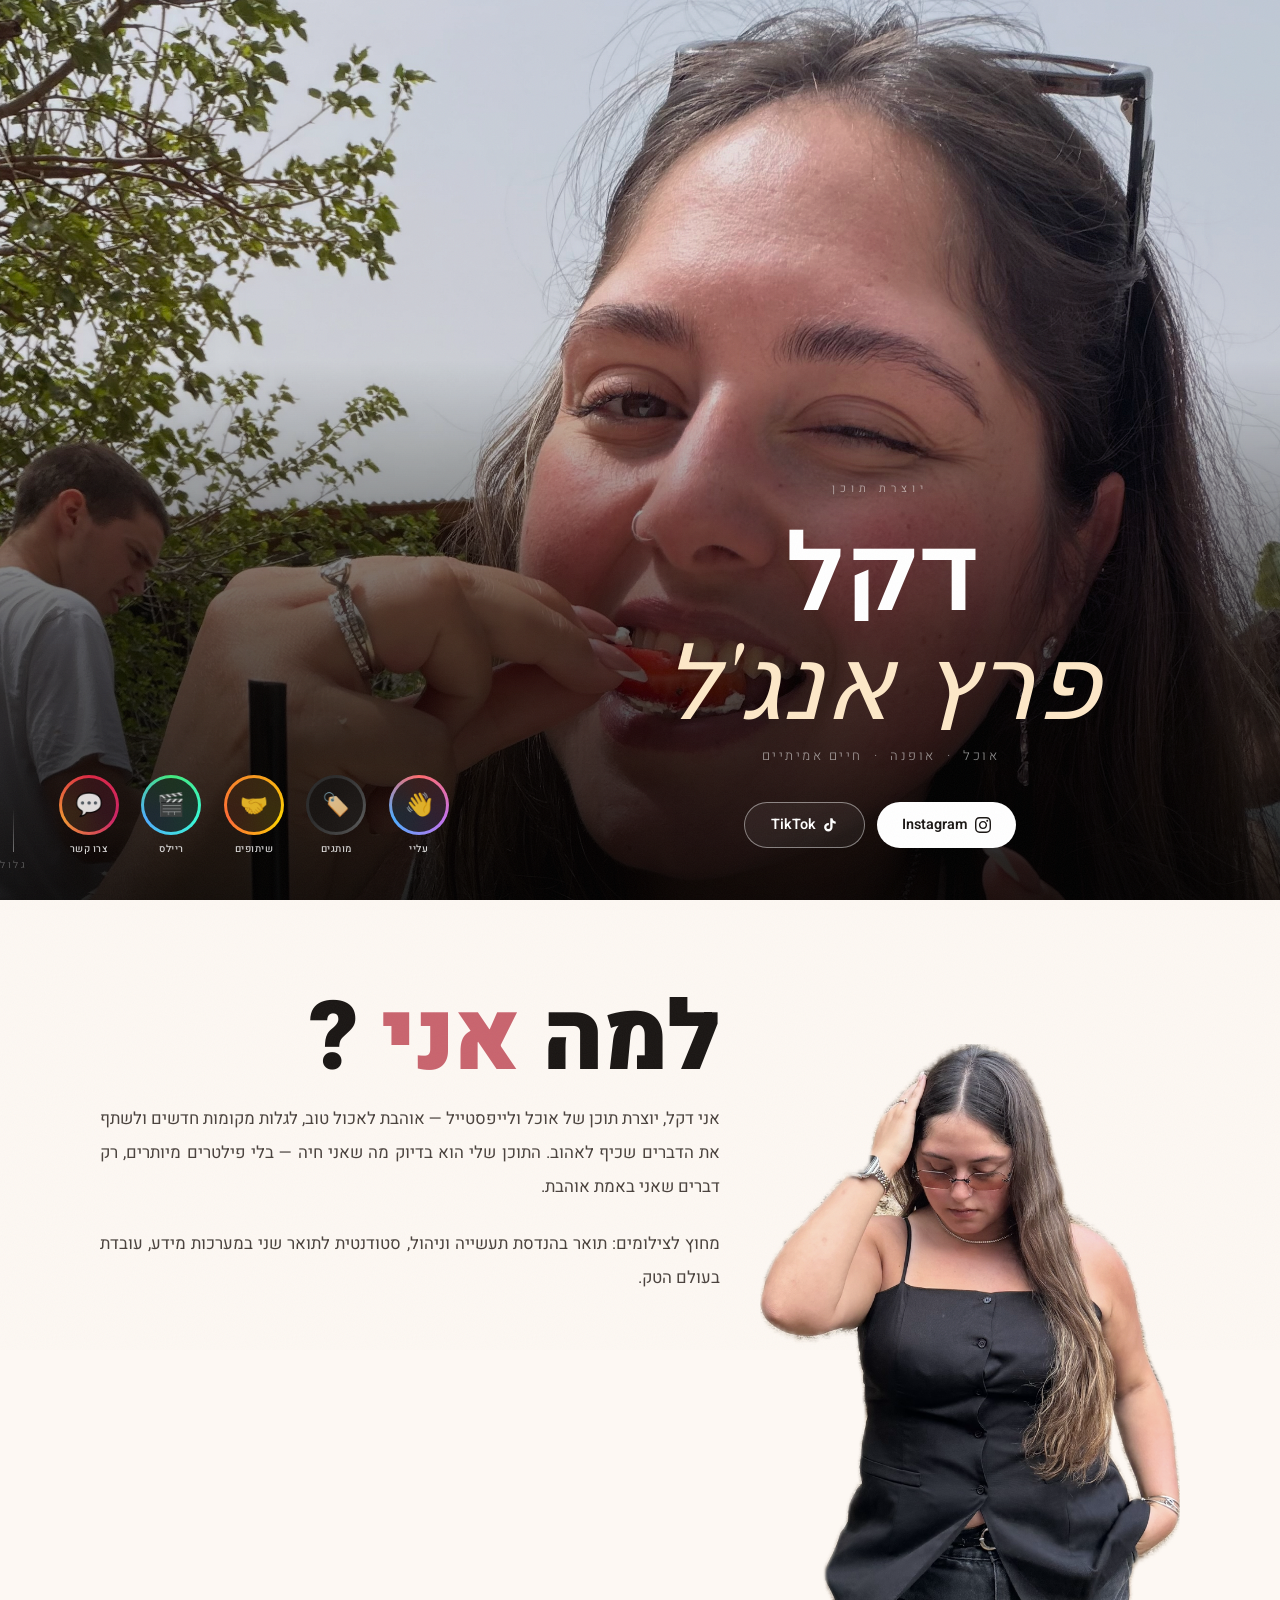
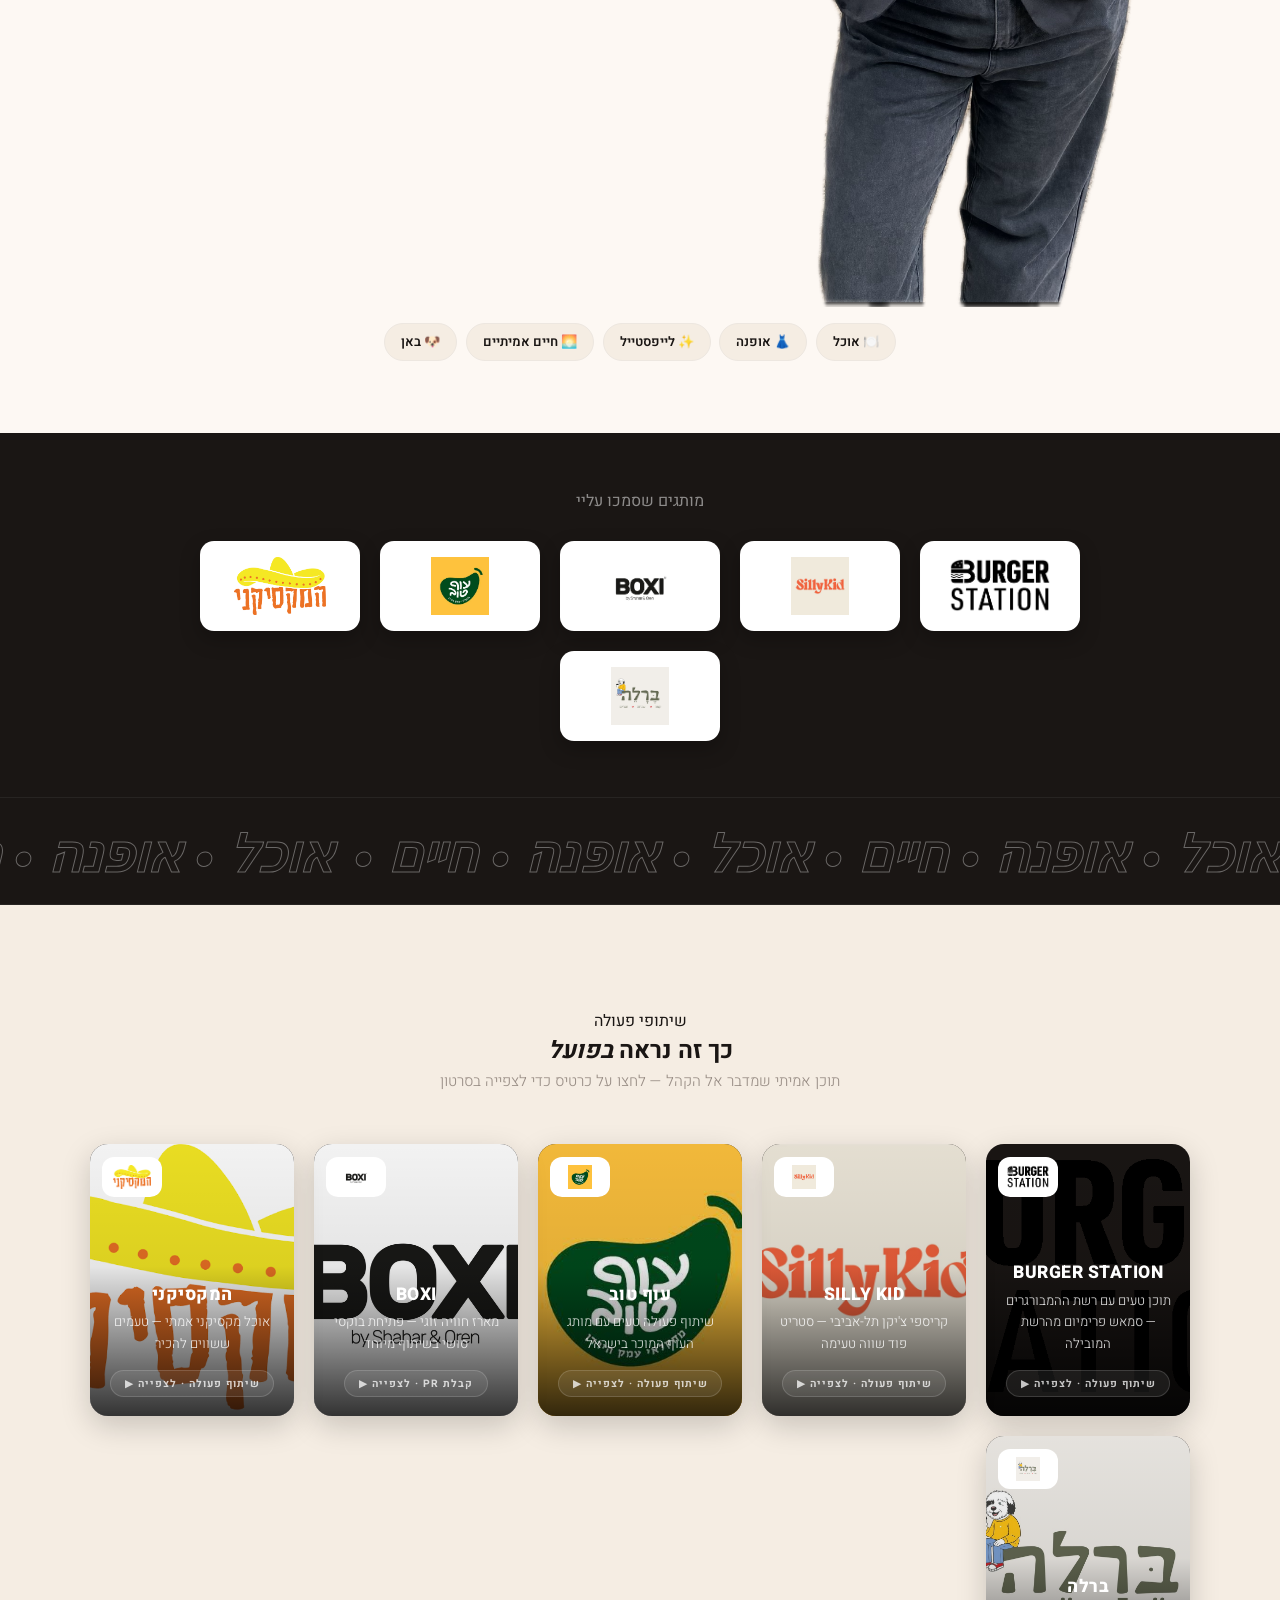
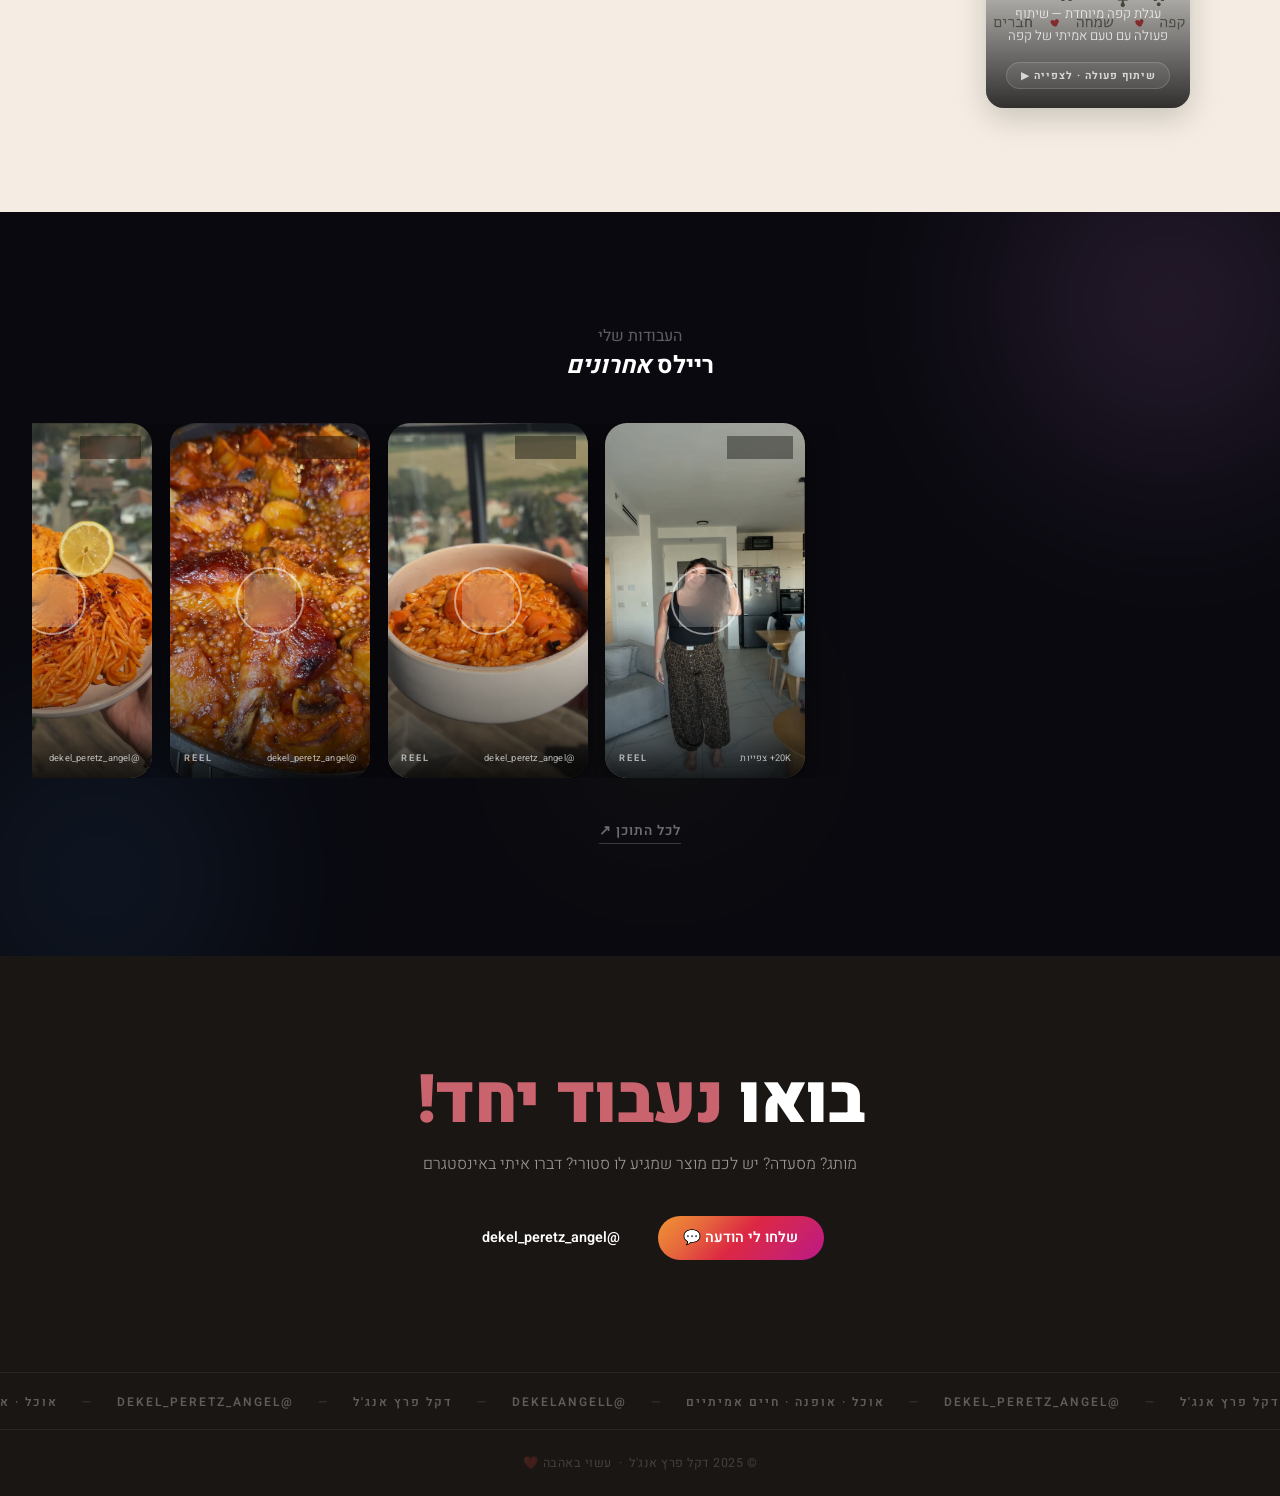
==== index.html @ f6081e75 "Add space before question mark, center mobile title, remove HCI and last name from bio" ====
<!DOCTYPE html>
<html lang="he" dir="rtl">
<head>
  <meta charset="UTF-8" />
  <meta name="viewport" content="width=device-width, initial-scale=1.0" />
  <title>דקל פרץ אנג'ל — יוצרת תוכן</title>
  <meta name="description" content="דקל פרץ אנג'ל — יוצרת תוכן של אוכל, אופנה והחיים האמיתיים" />
  <link rel="preconnect" href="https://fonts.googleapis.com" />
  <link rel="preconnect" href="https://fonts.gstatic.com" crossorigin />
  <link href="https://fonts.googleapis.com/css2?family=Heebo:wght@300;400;500;600;700;800;900&family=Playfair+Display:ital,wght@0,600;0,700;1,400;1,600&display=swap" rel="stylesheet" />
  <link rel="stylesheet" href="style.css?v=45" />
</head>
<body>

  <!-- INTRO LOADER -->
  <div class="intro" id="intro">
    <div class="intro-inner">
      <span class="intro-name">דקל פרץ אנג'ל</span>
      <span class="intro-line"></span>
    </div>
  </div>

  <!-- SCROLL PROGRESS -->
  <div class="scroll-progress" id="scrollProgress"></div>

  <!-- GRAIN OVERLAY -->
  <div class="grain"></div>

  <!-- HERO -->
  <section class="hero">
    <img src="IMG_6208.jpeg" alt="דקל" class="hero-photo" id="heroPhoto" />
    <div class="hero-mesh"></div>
    <div class="hero-overlay"></div>
    <div class="hero-particles" id="heroParticles"></div>
    <div class="hero-content">
      <p class="hero-eyebrow reveal-up">יוצרת תוכן</p>
      <h1 class="hero-name">
        <span class="line-mask"><span class="line" data-split>דקל</span></span>
        <span class="line-mask"><em class="line" data-split>פרץ אנג'ל</em></span>
      </h1>
      <p class="hero-sub reveal-up">אוכל &nbsp;·&nbsp; אופנה &nbsp;·&nbsp; חיים אמיתיים</p>
      <div class="hero-btns reveal-up">
        <a href="https://www.instagram.com/dekel_peretz_angel?igsh=MWF5MXI2empuNXgxZg%3D%3D&utm_source=qr" target="_blank" rel="noopener" class="btn btn-light magnetic">
          <svg viewBox="0 0 24 24" fill="currentColor" width="16" height="16"><path d="M12 2.163c3.204 0 3.584.012 4.85.07 3.252.148 4.771 1.691 4.919 4.919.058 1.265.069 1.645.069 4.849 0 3.205-.012 3.584-.069 4.849-.149 3.225-1.664 4.771-4.919 4.919-1.266.058-1.644.07-4.85.07-3.204 0-3.584-.012-4.849-.07-3.26-.149-4.771-1.699-4.919-4.92-.058-1.265-.07-1.644-.07-4.849 0-3.204.013-3.583.07-4.849.149-3.227 1.664-4.771 4.919-4.919 1.266-.057 1.645-.069 4.849-.069zm0-2.163c-3.259 0-3.667.014-4.947.072-4.358.2-6.78 2.618-6.98 6.98-.059 1.281-.073 1.689-.073 4.948 0 3.259.014 3.668.072 4.948.2 4.358 2.618 6.78 6.98 6.98 1.281.058 1.689.072 4.948.072 3.259 0 3.668-.014 4.948-.072 4.354-.2 6.782-2.618 6.979-6.98.059-1.28.073-1.689.073-4.948 0-3.259-.014-3.667-.072-4.947-.196-4.354-2.617-6.78-6.979-6.98-1.281-.059-1.69-.073-4.949-.073zm0 5.838c-3.403 0-6.162 2.759-6.162 6.162s2.759 6.163 6.162 6.163 6.162-2.759 6.162-6.163c0-3.403-2.759-6.162-6.162-6.162zm0 10.162c-2.209 0-4-1.79-4-4 0-2.209 1.791-4 4-4s4 1.791 4 4c0 2.21-1.791 4-4 4zm6.406-11.845c-.796 0-1.441.645-1.441 1.44s.645 1.44 1.441 1.44c.795 0 1.439-.645 1.439-1.44s-.644-1.44-1.439-1.44z"/></svg>
          Instagram
        </a>
        <a href="https://www.tiktok.com/@dekelangell?_r=1&_t=ZS-97HjyAtBNI4" target="_blank" rel="noopener" class="btn btn-outline-light magnetic">
          <svg viewBox="0 0 24 24" fill="currentColor" width="16" height="16"><path d="M19.59 6.69a4.83 4.83 0 01-3.77-4.25V2h-3.45v13.67a2.89 2.89 0 01-2.88 2.5 2.89 2.89 0 01-2.89-2.89 2.89 2.89 0 012.89-2.89c.28 0 .54.04.79.1V9.01a6.33 6.33 0 00-.79-.05 6.34 6.34 0 00-6.34 6.34 6.34 6.34 0 006.34 6.34 6.34 6.34 0 006.33-6.34V8.69a8.18 8.18 0 004.78 1.52V6.74a4.85 4.85 0 01-1.01-.05z"/></svg>
          TikTok
        </a>
      </div>
    </div>

    <!-- STORY-STYLE QUICK NAV -->
    <nav class="story-nav" aria-label="ניווט מהיר">
      <a href="#about" class="story-item" style="--r1:#ff6b6b;--r2:#c471ed;--r3:#4facfe">
        <span class="story-ring"><span class="story-thumb">👋</span></span>
        <span class="story-label">עליי</span>
      </a>
      <a href="#brands" class="story-item" style="--r1:#2b2b2b;--r2:#555;--r3:#2b2b2b">
        <span class="story-ring"><span class="story-thumb">🏷️</span></span>
        <span class="story-label">מותגים</span>
      </a>
      <a href="#collabs" class="story-item" style="--r1:#f7971e;--r2:#ffd200;--r3:#ff6b35">
        <span class="story-ring"><span class="story-thumb">🤝</span></span>
        <span class="story-label">שיתופים</span>
      </a>
      <a href="#reels" class="story-item" style="--r1:#43e97b;--r2:#38f9d7;--r3:#4facfe">
        <span class="story-ring"><span class="story-thumb">🎬</span></span>
        <span class="story-label">ריילס</span>
      </a>
      <a href="#contact" class="story-item" style="--r1:#dc2743;--r2:#cc2366;--r3:#f09433">
        <span class="story-ring"><span class="story-thumb">💬</span></span>
        <span class="story-label">צרו קשר</span>
      </a>
    </nav>

    <div class="scroll-hint">
      <span class="scroll-line"></span>
      <span class="scroll-label">גלול</span>
    </div>
  </section>

  <!-- ABOUT / למה אני style -->
  <section class="about-pro reveal" id="about">
    <div class="about-pro-inner">
      <div class="about-pro-top">
        <h2 class="about-pro-title about-pro-title-mobile">למה <em>אני</em> ?</h2>
        <img src="נושא.png" alt="דקל פרץ אנג'ל" class="about-pro-photo" />
        <div class="about-pro-copy">
          <h2 class="about-pro-title about-pro-title-desktop">למה <em>אני</em> ?</h2>
          <p class="about-pro-bio">
            אני דקל, יוצרת תוכן של אוכל ולייפסטייל — אוהבת לאכול טוב, לגלות מקומות חדשים ולשתף את הדברים שכיף לאהוב. התוכן שלי הוא בדיוק מה שאני חיה — בלי פילטרים מיותרים, רק דברים שאני באמת אוהבת.
          </p>
          <p class="about-pro-bio">
            מחוץ לצילומים: תואר בהנדסת תעשייה וניהול, סטודנטית לתואר שני במערכות מידע, עובדת בעולם הטק.
          </p>
          <div class="cat-pills stagger-group">
            <span class="cat-pill stagger-item">🍽️ אוכל</span>
            <span class="cat-pill stagger-item">👗 אופנה</span>
            <span class="cat-pill stagger-item">✨ לייפסטייל</span>
            <span class="cat-pill stagger-item">🌅 חיים אמיתיים</span>
            <span class="cat-pill stagger-item">🐶 באן</span>
          </div>
        </div>
      </div>
    </div>
  </section>

  <!-- BRANDS STRIP -->
  <section class="brands reveal" id="brands">
    <span class="label label-light">מותגים שסמכו עליי</span>
    <div class="brands-grid stagger-group">
      <div class="brand-card stagger-item"><img src="burgerstation.PNG" alt="Burger Station" /></div>
      <div class="brand-card stagger-item"><img src="silly.PNG" alt="Silly Kid" /></div>
      <div class="brand-card stagger-item"><img src="boxi.PNG" alt="Boxi" /></div>
      <div class="brand-card stagger-item"><img src="oftov.PNG" alt="עוף טוב" /></div>
      <div class="brand-card stagger-item"><img src="mexicani.PNG" alt="המקסיקני" /></div>
      <div class="brand-card stagger-item"><img src="berale.jpg" alt="ברלה" /></div>
    </div>
  </section>

  <!-- GIANT DIVIDER -->
  <div class="divider-text" aria-hidden="true">
    <span>אוכל • אופנה • חיים • אוכל • אופנה • חיים • </span>
    <span aria-hidden="true">אוכל • אופנה • חיים • אוכל • אופנה • חיים • </span>
  </div>

  <!-- COLLABS -->
  <section class="collabs reveal reveal-scale" id="collabs">
    <div class="collabs-header">
      <span class="label">שיתופי פעולה</span>
      <h2>כך זה נראה <em>בפועל</em></h2>
      <p class="collabs-sub">תוכן אמיתי שמדבר אל הקהל — לחצו על כרטיס כדי לצפייה בסרטון</p>
    </div>
    <div class="collabs-grid stagger-group">
      <a href="https://www.instagram.com/reel/DUnIkvpCAcs/" target="_blank" rel="noopener" class="collab-card collab-card-video tilt stagger-item">
        <video class="collab-video" autoplay muted loop playsinline poster="burgerstation.PNG">
          <source src="burgerstation-clip.mp4" type="video/mp4" />
        </video>
        <div class="collab-video-overlay"></div>
        <div class="collab-logo collab-logo-video"><img src="burgerstation.PNG" alt="Burger Station" /></div>
        <div class="collab-video-bottom">
          <h3 class="collab-name">Burger Station</h3>
          <p class="collab-desc">תוכן טעים עם רשת ההמבורגרים — סמאש פרימיום מהרשת המובילה</p>
          <span class="collab-type">שיתוף פעולה · לצפייה ▶</span>
        </div>
      </a>
      <a href="https://www.instagram.com/reel/DYjSTodIUej/" target="_blank" rel="noopener" class="collab-card collab-card-video tilt stagger-item">
        <video class="collab-video" autoplay muted loop playsinline poster="silly.PNG">
          <source src="silly-clip.mp4" type="video/mp4" />
        </video>
        <div class="collab-video-overlay"></div>
        <div class="collab-logo collab-logo-video"><img src="silly.PNG" alt="Silly Kid" /></div>
        <div class="collab-video-bottom">
          <h3 class="collab-name">Silly Kid</h3>
          <p class="collab-desc">קריספי צ'יקן תל-אביבי — סטריט פוד שווה טעימה</p>
          <span class="collab-type">שיתוף פעולה · לצפייה ▶</span>
        </div>
      </a>
      <a href="https://www.instagram.com/reel/DblYMEWIR3N/" target="_blank" rel="noopener" class="collab-card collab-card-video tilt stagger-item">
        <video class="collab-video" autoplay muted loop playsinline poster="oftov.PNG">
          <source src="oftov-clip.mp4" type="video/mp4" />
        </video>
        <div class="collab-video-overlay"></div>
        <div class="collab-logo collab-logo-video"><img src="oftov.PNG" alt="עוף טוב" /></div>
        <div class="collab-video-bottom">
          <h3 class="collab-name">עוף טוב</h3>
          <p class="collab-desc">שיתוף פעולה טעים עם מותג העוף המוכר בישראל</p>
          <span class="collab-type">שיתוף פעולה · לצפייה ▶</span>
        </div>
      </a>
      <a href="https://www.instagram.com/reel/DYzswHDoKFT/" target="_blank" rel="noopener" class="collab-card collab-card-video tilt stagger-item">
        <video class="collab-video" autoplay muted loop playsinline poster="boxi.PNG">
          <source src="boxi-clip.mp4" type="video/mp4" />
        </video>
        <div class="collab-video-overlay"></div>
        <div class="collab-logo collab-logo-video"><img src="boxi.PNG" alt="Boxi" /></div>
        <div class="collab-video-bottom">
          <h3 class="collab-name">Boxi</h3>
          <p class="collab-desc">מארז חוויה זוגי — פתיחת בוקסי סושי בשיתוף מיוחד</p>
          <span class="collab-type">קבלת PR · לצפייה ▶</span>
        </div>
      </a>
      <a href="https://www.instagram.com/reel/DYu6Mm8oSmr/" target="_blank" rel="noopener" class="collab-card collab-card-video tilt stagger-item">
        <video class="collab-video" autoplay muted loop playsinline poster="mexicani.PNG">
          <source src="mexicani-clip.mp4" type="video/mp4" />
        </video>
        <div class="collab-video-overlay"></div>
        <div class="collab-logo collab-logo-video"><img src="mexicani.PNG" alt="המקסיקני" /></div>
        <div class="collab-video-bottom">
          <h3 class="collab-name">המקסיקני</h3>
          <p class="collab-desc">אוכל מקסיקני אמתי — טעמים ששווים להכיר</p>
          <span class="collab-type">שיתוף פעולה · לצפייה ▶</span>
        </div>
      </a>
      <a href="https://www.instagram.com/reel/Dc_fQmvIjSf/" target="_blank" rel="noopener" class="collab-card collab-card-video tilt stagger-item">
        <video class="collab-video" autoplay muted loop playsinline poster="berale.jpg">
          <source src="berale-clip.mp4" type="video/mp4" />
        </video>
        <div class="collab-video-overlay"></div>
        <div class="collab-logo collab-logo-video"><img src="berale.jpg" alt="ברלה" /></div>
        <div class="collab-video-bottom">
          <h3 class="collab-name">ברלה</h3>
          <p class="collab-desc">עגלת קפה מיוחדת — שיתוף פעולה עם טעם אמיתי של קפה</p>
          <span class="collab-type">שיתוף פעולה · לצפייה ▶</span>
        </div>
      </a>
    </div>
  </section>

  <!-- REELS -->
  <section class="reels reveal reveal-slide" id="reels">
    <div class="reels-blob reels-blob--1"></div>
    <div class="reels-blob reels-blob--2"></div>
    <div class="reels-blob reels-blob--3"></div>
    <div class="reels-spotlight" id="reelsSpotlight"></div>
    <div class="reels-header">
      <span class="label">העבודות שלי</span>
      <h2>ריילס <em>אחרונים</em></h2>
    </div>
    <div class="reels-carousel">
      <div class="reels-grid stagger-group">
        <a href="https://www.instagram.com/reel/DbKuTaIoWqx/" target="_blank" rel="noopener" class="reel-card tilt stagger-item" style="background-image:url('hual1.jpg');--delay:0s">
          <div class="reel-overlay"></div>
          <div class="reel-tag">👗 אופנה</div>
          <div class="reel-play-wrap">
            <div class="reel-pulse"></div>
            <div class="reel-play">▶</div>
          </div>
          <div class="reel-bottom">
            <span class="reel-ig">20K+ צפייות</span>
            <span class="reel-badge">Reel</span>
          </div>
        </a>
        <a href="https://www.instagram.com/reel/DXe5WoHof0M/" target="_blank" rel="noopener" class="reel-card tilt stagger-item" style="background-image:url('IMG_9827.png');--delay:0.12s">
          <div class="reel-overlay"></div>
          <div class="reel-tag">🍽️ אוכל</div>
          <div class="reel-play-wrap">
            <div class="reel-pulse"></div>
            <div class="reel-play">▶</div>
          </div>
          <div class="reel-bottom">
            <span class="reel-ig">@dekel_peretz_angel</span>
            <span class="reel-badge">Reel</span>
          </div>
        </a>
        <a href="https://www.instagram.com/reel/DXmnN8SIhX_/" target="_blank" rel="noopener" class="reel-card tilt stagger-item" style="background-image:url('IMG_9828.png');--delay:0.24s">
          <div class="reel-overlay"></div>
          <div class="reel-tag">🍽️ אוכל</div>
          <div class="reel-play-wrap">
            <div class="reel-pulse"></div>
            <div class="reel-play">▶</div>
          </div>
          <div class="reel-bottom">
            <span class="reel-ig">@dekel_peretz_angel</span>
            <span class="reel-badge">Reel</span>
          </div>
        </a>
        <a href="https://www.instagram.com/reel/DYVBUI5o-69/" target="_blank" rel="noopener" class="reel-card tilt stagger-item" style="background-image:url('IMG_9829.png');--delay:0.36s">
          <div class="reel-overlay"></div>
          <div class="reel-tag">🍽️ אוכל</div>
          <div class="reel-play-wrap">
            <div class="reel-pulse"></div>
            <div class="reel-play">▶</div>
          </div>
          <div class="reel-bottom">
            <span class="reel-ig">@dekel_peretz_angel</span>
            <span class="reel-badge">Reel</span>
          </div>
        </a>
        <a href="https://www.instagram.com/reel/DZF76R9oj_z/" target="_blank" rel="noopener" class="reel-card tilt stagger-item" style="background-image:url('IMG_9830.png');--delay:0.48s">
          <div class="reel-overlay"></div>
          <div class="reel-tag">🌿 וייבס</div>
          <div class="reel-play-wrap">
            <div class="reel-pulse"></div>
            <div class="reel-play">▶</div>
          </div>
          <div class="reel-bottom">
            <span class="reel-ig">@dekel_peretz_angel</span>
            <span class="reel-badge">Reel</span>
          </div>
        </a>
      </div>
    </div>
    <a href="https://www.instagram.com/dekel_peretz_angel?igsh=MWF5MXI2empuNXgxZg%3D%3D&utm_source=qr" target="_blank" rel="noopener" class="reels-more magnetic">לכל התוכן ↗</a>
  </section>

  <!-- CTA -->
  <section class="cta-pro reveal" id="contact">
    <h2 class="cta-pro-title">בואו <em>נעבוד יחד!</em></h2>
    <p class="cta-pro-sub">מותג? מסעדה? יש לכם מוצר שמגיע לו סטורי? דברו איתי באינסטגרם</p>
    <div class="cta-btns">
      <a href="https://ig.me/m/dekel_peretz_angel" target="_blank" rel="noopener" class="btn btn-ig-full magnetic">שלחו לי הודעה 💬</a>
      <a href="https://www.instagram.com/dekel_peretz_angel?igsh=MWF5MXI2empuNXgxZg%3D%3D&utm_source=qr" target="_blank" rel="noopener" class="btn btn-dark magnetic">@dekel_peretz_angel</a>
    </div>
  </section>

  <!-- FOOTER -->
  <footer>
    <div class="marquee-wrap">
      <div class="marquee-track">
        <span>דקל פרץ אנג'ל</span><span class="dot">—</span>
        <span>@dekel_peretz_angel</span><span class="dot">—</span>
        <span>אוכל · אופנה · חיים אמיתיים</span><span class="dot">—</span>
        <span>@dekelangell</span><span class="dot">—</span>
        <span>דקל פרץ אנג'ל</span><span class="dot">—</span>
        <span>@dekel_peretz_angel</span><span class="dot">—</span>
        <span>אוכל · אופנה · חיים אמיתיים</span><span class="dot">—</span>
        <span>@dekelangell</span><span class="dot">—</span>
      </div>
    </div>
    <p class="footer-copy">© 2025 דקל פרץ אנג'ל &nbsp;·&nbsp; עשוי באהבה ❤️</p>
  </footer>

  <!-- FLOATING IG BUTTON -->
  <a href="https://ig.me/m/dekel_peretz_angel" target="_blank" rel="noopener" class="fab" id="fab" aria-label="שלחו לי הודעה">
    <svg viewBox="0 0 24 24" fill="currentColor" width="22" height="22"><path d="M12 2.163c3.204 0 3.584.012 4.85.07 3.252.148 4.771 1.691 4.919 4.919.058 1.265.069 1.645.069 4.849 0 3.205-.012 3.584-.069 4.849-.149 3.225-1.664 4.771-4.919 4.919-1.266.058-1.644.07-4.85.07-3.204 0-3.584-.012-4.849-.07-3.26-.149-4.771-1.699-4.919-4.92-.058-1.265-.07-1.644-.07-4.849 0-3.204.013-3.583.07-4.849.149-3.227 1.664-4.771 4.919-4.919 1.266-.057 1.645-.069 4.849-.069zm0-2.163c-3.259 0-3.667.014-4.947.072-4.358.2-6.78 2.618-6.98 6.98-.059 1.281-.073 1.689-.073 4.948 0 3.259.014 3.668.072 4.948.2 4.358 2.618 6.78 6.98 6.98 1.281.058 1.689.072 4.948.072 3.259 0 3.668-.014 4.948-.072 4.354-.2 6.782-2.618 6.979-6.98.059-1.28.073-1.689.073-4.948 0-3.259-.014-3.667-.072-4.947-.196-4.354-2.617-6.78-6.979-6.98-1.281-.059-1.69-.073-4.949-.073zm0 5.838c-3.403 0-6.162 2.759-6.162 6.162s2.759 6.163 6.162 6.163 6.162-2.759 6.162-6.163c0-3.403-2.759-6.162-6.162-6.162zm0 10.162c-2.209 0-4-1.79-4-4 0-2.209 1.791-4 4-4s4 1.791 4 4c0 2.21-1.791 4-4 4zm6.406-11.845c-.796 0-1.441.645-1.441 1.44s.645 1.44 1.441 1.44c.795 0 1.439-.645 1.439-1.44s-.644-1.44-1.439-1.44z"/></svg>
  </a>

  <script src="app.js?v=12"></script>
</body>
</html>
---- style.css ----
* , *::before, *::after { box-sizing: border-box; margin: 0; padding: 0; }

:root {
  --cream: #fdf8f3;
  --warm:  #f5ede3;
  --rose:  #c9646e;
  --dark:  #1a1614;
  --muted: #9a8f87;
  --border:#ede7e0;
}

html { scroll-behavior: smooth; }

body {
  font-family: 'Heebo', sans-serif;
  background: var(--cream);
  color: var(--dark);
  direction: rtl;
  overflow-x: hidden;
  cursor: none;
}

@media (hover: none) {
  body { cursor: auto; }
}

/* ── CUSTOM CURSOR ── */
.custom-cursor {
  position: fixed;
  top: 0; left: 0;
  width: 22px; height: 22px;
  margin: -11px 0 0 -11px;
  border-radius: 50%;
  border: 1.5px solid rgba(201,100,110,0.6);
  background: rgba(201,100,110,0.08);
  pointer-events: none;
  z-index: 10000;
  opacity: 0;
  transition: opacity 0.3s, width 0.25s, height 0.25s, margin 0.25s, background 0.25s;
}
.custom-cursor.active { opacity: 1; }
.custom-cursor.hover {
  width: 46px; height: 46px;
  margin: -23px 0 0 -23px;
  background: rgba(201,100,110,0.14);
  border-color: rgba(201,100,110,0.9);
}

/* ── INTRO LOADER ── */
.intro {
  position: fixed;
  inset: 0;
  z-index: 9999;
  background: var(--dark);
  display: flex;
  align-items: center;
  justify-content: center;
  transition: opacity 0.6s ease, visibility 0.6s ease;
}
.intro.hide { opacity: 0; visibility: hidden; }
.intro-inner { display: flex; flex-direction: column; align-items: center; gap: 1rem; }
.intro-name {
  font-family: 'Playfair Display', serif;
  font-style: italic;
  font-size: clamp(1.6rem, 6vw, 2.6rem);
  color: #fde8c8;
  opacity: 0;
  animation: introFade 0.9s 0.2s ease forwards;
  letter-spacing: 1px;
}
.intro-line {
  width: 0;
  height: 1px;
  background: linear-gradient(90deg, transparent, rgba(253,232,200,0.7), transparent);
  animation: introLine 1.2s 0.5s ease forwards;
}
@keyframes introFade { from { opacity: 0; transform: translateY(12px); } to { opacity: 1; transform: translateY(0); } }
@keyframes introLine { from { width: 0; } to { width: 180px; } }

/* ── SCROLL PROGRESS ── */
.scroll-progress {
  position: fixed;
  top: 0; right: 0;
  height: 3px;
  width: 0%;
  z-index: 9000;
  background: linear-gradient(90deg, #ff8e53, #f64f59, #c471ed);
  box-shadow: 0 0 12px rgba(246,79,89,0.5);
  transition: width 0.1s linear;
}

/* ── GRAIN ── */
.grain {
  position: fixed;
  inset: -50%;
  z-index: 8000;
  pointer-events: none;
  opacity: 0.04;
  background-image: url("data:image/svg+xml,%3Csvg xmlns='http://www.w3.org/2000/svg' width='120' height='120'%3E%3Cfilter id='n'%3E%3CfeTurbulence type='fractalNoise' baseFrequency='0.9' numOctaves='3'/%3E%3C/filter%3E%3Crect width='100%25' height='100%25' filter='url(%23n)'/%3E%3C/svg%3E");
  animation: grainShift 0.6s steps(2) infinite;
}
@keyframes grainShift {
  0% { transform: translate(0,0); }
  50% { transform: translate(-4%, 3%); }
  100% { transform: translate(2%, -2%); }
}

/* ── HERO ── */
.hero {
  position: relative;
  height: 100dvh;
  min-height: 640px;
  display: flex;
  align-items: flex-end;
  overflow: hidden;
}
.hero-photo {
  position: absolute;
  inset: -5%;
  width: 110%;
  height: 110%;
  object-fit: cover;
  object-position: center 15%;
  will-change: transform;
}
.hero-mesh {
  position: absolute;
  inset: 0;
  background:
    radial-gradient(circle at 20% 30%, rgba(255,142,83,0.25), transparent 45%),
    radial-gradient(circle at 80% 70%, rgba(196,113,237,0.22), transparent 45%),
    radial-gradient(circle at 60% 20%, rgba(79,172,254,0.18), transparent 40%);
  mix-blend-mode: soft-light;
  animation: meshMove 14s ease-in-out infinite alternate;
}
@keyframes meshMove {
  from { transform: scale(1) translate(0,0); }
  to   { transform: scale(1.15) translate(2%, -2%); }
}
.hero-overlay {
  position: absolute;
  inset: 0;
  background: linear-gradient(to bottom,rgba(0,0,0,0.08) 0%,rgba(0,0,0,0.1) 40%,rgba(0,0,0,0.62) 70%,rgba(0,0,0,0.88) 100%);
}
.hero-particles { position: absolute; inset: 0; pointer-events: none; overflow: hidden; }
.particle {
  position: absolute;
  font-size: 1.5rem;
  opacity: 0;
  animation: floatUp linear infinite;
  will-change: transform, opacity;
}
@keyframes floatUp {
  0%   { transform: translateY(20px) rotate(0deg); opacity: 0; }
  10%  { opacity: 0.7; }
  90%  { opacity: 0.7; }
  100% { transform: translateY(-110vh) rotate(40deg); opacity: 0; }
}

.hero-content {
  position: relative;
  z-index: 2;
  width: 100%;
  padding: 3rem 2rem 1rem;
  color: #fff;
  text-align: center;
}
.hero-eyebrow {
  font-size: 0.7rem;
  letter-spacing: 5px;
  text-transform: uppercase;
  color: rgba(255,255,255,0.6);
  margin-bottom: 0.9rem;
  font-weight: 300;
}
.hero-name {
  font-family: 'Playfair Display', serif;
  font-size: clamp(3.2rem, 14vw, 6.5rem);
  font-weight: 700;
  line-height: 1.05;
  margin-bottom: 1rem;
}
.line-mask { display: block; overflow: hidden; }
.line {
  display: block;
  transform: translateY(110%);
  animation: lineUp 1s cubic-bezier(0.22,1,0.36,1) forwards;
}
.line-mask:nth-child(2) .line { animation-delay: 0.12s; }
.hero-name em { font-style: italic; font-weight: 400; color: #fde8c8; }
@keyframes lineUp { to { transform: translateY(0); } }

.hero-sub {
  font-size: 0.82rem;
  letter-spacing: 2.5px;
  color: rgba(255,255,255,0.55);
  margin-bottom: 2.25rem;
  font-weight: 300;
}
.hero-btns { display: flex; gap: 0.75rem; justify-content: center; flex-wrap: wrap; margin-bottom: 2.25rem; }

.reveal-up { opacity: 0; transform: translateY(24px); animation: revealUp 0.9s ease forwards; }
.hero-eyebrow.reveal-up { animation-delay: 0.5s; }
.hero-sub.reveal-up { animation-delay: 0.95s; }
.hero-btns.reveal-up { animation-delay: 1.1s; }
@keyframes revealUp { to { opacity: 1; transform: translateY(0); } }

.btn {
  display: inline-flex;
  align-items: center;
  gap: 0.4rem;
  padding: 0.72rem 1.6rem;
  border-radius: 50px;
  font-family: 'Heebo', sans-serif;
  font-size: 0.9rem;
  font-weight: 600;
  text-decoration: none;
  transition: transform 0.25s cubic-bezier(0.22,1,0.36,1), box-shadow 0.25s;
  border: none;
  cursor: pointer;
  position: relative;
}
.btn:hover { box-shadow: 0 12px 32px rgba(0,0,0,0.3); }
.btn-light { background: #fff; color: var(--dark); }
.btn-outline-light { background: rgba(255,255,255,0.06); color: #fff; border: 1.5px solid rgba(255,255,255,0.45); backdrop-filter: blur(4px); }
.btn-ig-full { background: linear-gradient(135deg,#f09433,#e6683c,#dc2743,#cc2366,#bc1888); color:#fff; }
.btn-dark { background: var(--dark); color: #fff; }

/* ── STORY-STYLE QUICK NAV ── */
.story-nav {
  position: relative;
  z-index: 2;
  display: flex;
  justify-content: center;
  gap: 1.4rem;
  padding: 0.5rem 2rem 2.75rem;
  animation: revealUp 1s 1.25s ease both;
}
.story-item {
  display: flex;
  flex-direction: column;
  align-items: center;
  gap: 0.45rem;
  text-decoration: none;
  color: rgba(255,255,255,0.85);
}
.story-ring {
  width: 60px; height: 60px;
  border-radius: 50%;
  padding: 3px;
  background: conic-gradient(from 0deg, var(--r1), var(--r2), var(--r3), var(--r1));
  animation: storySpin 6s linear infinite;
  display: flex;
  align-items: center;
  justify-content: center;
  transition: transform 0.25s cubic-bezier(0.22,1,0.36,1);
}
.story-item:hover .story-ring { transform: scale(1.1); }
@keyframes storySpin { to { transform: rotate(360deg); } }
.story-thumb {
  width: 100%; height: 100%;
  border-radius: 50%;
  background: rgba(20,16,14,0.85);
  backdrop-filter: blur(6px);
  display: flex;
  align-items: center;
  justify-content: center;
  font-size: 1.4rem;
}
.story-label {
  font-size: 0.62rem;
  letter-spacing: 0.5px;
  font-weight: 500;
}

.scroll-hint {
  position: relative;
  z-index: 3;
  display: flex;
  flex-direction: column;
  align-items: center;
  gap: 0.4rem;
  padding-bottom: 1.75rem;
  animation: revealUp 1s 1.6s ease both;
}
.scroll-line {
  display: block;
  width: 1px;
  height: 44px;
  background: linear-gradient(to bottom, transparent, rgba(255,255,255,0.4));
  animation: lineGrow 2.2s 1.8s ease infinite;
}
.scroll-label { font-size: 0.62rem; letter-spacing: 2.5px; text-transform: uppercase; color: rgba(255,255,255,0.35); font-weight: 300; }
@keyframes lineGrow {
  0%   { transform: scaleY(0); transform-origin: top; opacity: 0; }
  50%  { transform: scaleY(1); transform-origin: top; opacity: 1; }
  100% { transform: scaleY(1); transform-origin: bottom; opacity: 0; }
}

/* ── Reveal (base + variants) ── */
.reveal { opacity: 0; transform: translateY(45px); transition: opacity 0.85s cubic-bezier(0.22,1,0.36,1), transform 0.85s cubic-bezier(0.22,1,0.36,1); }
.reveal.visible { opacity: 1; transform: none; }

.reveal-scale { opacity: 0; transform: scale(0.94) translateY(30px); }
.reveal-scale.visible { opacity: 1; transform: scale(1) translateY(0); }

.reveal-slide { opacity: 0; transform: translateX(60px); }
[dir="rtl"] .reveal-slide { transform: translateX(-60px); }
.reveal-slide.visible { opacity: 1; transform: translateX(0); }

/* ── Stagger children ── */
.stagger-item { opacity: 0; transform: translateY(28px) scale(0.96); transition: opacity 0.6s ease, transform 0.6s cubic-bezier(0.22,1,0.36,1); }
.stagger-item.visible { opacity: 1; transform: translateY(0) scale(1); }

/* ── LABEL VARIANTS ── */
.label-dark { color: var(--dark); }
.label-light { color: rgba(255,255,255,0.5); }

/* ── ABOUT PRO ("למה אני" style) ── */
.about-pro {
  background: var(--cream);
  padding: 6rem 2rem 4.5rem;
  text-align: center;
}
.about-pro-inner { max-width: 1080px; margin: 0 auto; }
.about-pro-top {
  text-align: right;
}
.about-pro-photo {
  float: right;
  width: 420px;
  max-width: 42%;
  height: auto;
  margin: 3rem 0 1rem 2.5rem;
  object-fit: contain;
  border-radius: 0;
  box-shadow: none;
  background: transparent;
}
.about-pro-copy {
  text-align: right;
}
.about-pro-title {
  font-family: 'Heebo', sans-serif;
  font-weight: 900;
  text-transform: uppercase;
  letter-spacing: -1px;
  font-size: clamp(4rem, 7.5vw, 7.5rem);
  line-height: 0.9;
  color: var(--dark);
  margin: 0 0 1.25rem;
}
.about-pro-title em { font-style: normal; color: var(--rose); }
.about-pro-bio {
  font-size: 1.05rem;
  color: #4a423d;
  line-height: 2;
  font-weight: 400;
  margin-bottom: 1.5rem;
  text-align: justify;
  text-align-last: right;
}

.cat-pills {
  display: flex;
  flex-wrap: wrap;
  gap: 0.55rem;
  margin-top: 1.5rem;
  justify-content: center;
  clear: both;
  width: 100%;
}
.cat-pill {
  display: inline-flex;
  align-items: center;
  gap: 0.35rem;
  background: var(--warm);
  border: 1px solid var(--border);
  color: var(--dark);
  font-size: 0.82rem;
  font-weight: 600;
  padding: 0.5rem 1rem;
  border-radius: 50px;
  white-space: nowrap;
  transition: transform 0.2s ease, background 0.2s;
}
.cat-pill:hover { background: #fff; transform: translateY(-2px); box-shadow: 0 6px 16px rgba(0,0,0,0.08); }

.about-pro-gallery {
  margin-top: 3.5rem;
  text-align: center;
}
.gallery-label {
  display: block;
  margin-bottom: 1.25rem;
}
.about-pro-strip {
  display: grid;
  grid-template-columns: repeat(4, 1fr);
  gap: 0.75rem;
  max-width: 900px;
  margin: 0 auto;
}
.strip-thumb {
  aspect-ratio: 3/4;
  background-size: cover;
  background-position: center;
  border-radius: 14px;
  box-shadow: 0 10px 24px rgba(0,0,0,0.1);
  transition: transform 0.25s ease, box-shadow 0.25s ease;
}
.strip-thumb:hover { transform: translateY(-6px) scale(1.02); box-shadow: 0 18px 36px rgba(0,0,0,0.16); }

/* ── BRANDS STRIP ── */
.brands {
  background: var(--dark);
  padding: 3.5rem 2rem;
  text-align: center;
}
.brands-grid {
  display: flex;
  flex-wrap: wrap;
  justify-content: center;
  align-items: center;
  gap: 1.25rem;
  max-width: 950px;
  margin: 1.75rem auto 0;
}
.brand-card {
  background: #fff;
  border-radius: 14px;
  padding: 1rem 1.4rem;
  display: flex;
  align-items: center;
  justify-content: center;
  height: 90px;
  width: 160px;
  box-shadow: 0 8px 20px rgba(0,0,0,0.25);
  transition: transform 0.2s ease;
}
.brand-card:hover { transform: translateY(-4px); }
.brand-card img {
  max-width: 100%;
  max-height: 100%;
  object-fit: contain;
}

/* ── GIANT MARQUEE DIVIDER ── */
.divider-text {
  background: var(--dark);
  overflow: hidden;
  white-space: nowrap;
  padding: 1.2rem 0;
  border-top: 1px solid rgba(255,255,255,0.06);
  border-bottom: 1px solid rgba(255,255,255,0.06);
}
.divider-text span {
  display: inline-block;
  font-family: 'Playfair Display', serif;
  font-style: italic;
  font-weight: 600;
  font-size: clamp(1.6rem, 6vw, 3.2rem);
  color: transparent;
  -webkit-text-stroke: 1px rgba(255,255,255,0.35);
  animation: marqueeRTL 22s linear infinite;
  padding-inline-end: 1rem;
}

/* ── COLLABS ── */
.collabs {
  position: relative;
  padding: 6.5rem 2rem;
  background: var(--warm);
  text-align: center;
  overflow: hidden;
}
.collabs-header { max-width: 640px; margin: 0 auto 3rem; }
.collabs-sub { color: var(--muted); font-size: 0.95rem; font-weight: 300; line-height: 1.8; }

.collabs-grid {
  display: grid;
  grid-template-columns: repeat(auto-fit, minmax(200px, 1fr));
  gap: 1.25rem;
  max-width: 1100px;
  margin: 0 auto;
}
.collab-card {
  position: relative;
  border-radius: 18px;
  background: var(--dark);
  padding: 2.2rem 1.4rem 1.8rem;
  display: flex;
  flex-direction: column;
  align-items: center;
  gap: 0.5rem;
  text-decoration: none;
  box-shadow: 0 10px 30px rgba(0,0,0,0.18);
  transition: transform 0.18s ease, box-shadow 0.25s;
  overflow: hidden;
  transform-style: preserve-3d;
}
.collab-card::before {
  content: '';
  position: absolute;
  top: 0; left: 0; right: 0;
  height: 3px;
  background: var(--rose);
}
.collab-card::after { content: none; }
.collab-card:hover { box-shadow: 0 24px 55px rgba(0,0,0,0.28); }
.collab-logo {
  background: #fff;
  border-radius: 12px;
  width: 84px;
  height: 56px;
  display: flex;
  align-items: center;
  justify-content: center;
  padding: 0.5rem;
  margin-bottom: 0.4rem;
  transform: translateZ(24px);
}
.collab-logo img { max-width: 100%; max-height: 100%; object-fit: contain; }
.collab-name {
  font-family: 'Heebo', sans-serif;
  font-size: 1.1rem;
  font-weight: 800;
  color: #fff;
  text-transform: uppercase;
  letter-spacing: 0.5px;
  transform: translateZ(16px);
}
.collab-he { font-size: 0.78rem; color: rgba(255,255,255,0.5); font-weight: 400; margin-top: -0.3rem; }
.collab-desc {
  font-size: 0.83rem;
  color: rgba(255,255,255,0.68);
  line-height: 1.6;
  font-weight: 300;
  flex: 1;
}
.collab-type {
  display: inline-block;
  margin-top: 0.6rem;
  font-size: 0.65rem;
  font-weight: 700;
  letter-spacing: 1px;
  color: rgba(255,255,255,0.75);
  background: rgba(255,255,255,0.08);
  border: 1px solid rgba(255,255,255,0.15);
  border-radius: 50px;
  padding: 0.3rem 0.85rem;
}

/* ── Video-based collab card (real playing content) ── */
.collab-card-video {
  padding: 0;
  gap: 0;
  height: 0;
  padding-bottom: 133.33%;
  overflow: hidden;
}
.collab-card-video::before { display: none; }
.collab-video {
  position: absolute;
  top: 0; left: 0; right: 0; bottom: 0;
  width: 100%;
  height: 100%;
  object-fit: cover;
  z-index: 0;
}
.collab-video-overlay {
  position: absolute;
  inset: 0;
  background: linear-gradient(to bottom, rgba(0,0,0,0.05) 0%, rgba(0,0,0,0.1) 45%, rgba(0,0,0,0.8) 100%);
  z-index: 1;
}
.collab-logo-video {
  position: absolute;
  top: 0.85rem;
  inset-inline-end: 0.75rem;
  margin: 0;
  z-index: 2;
  width: 60px;
  height: 40px;
  transform: none;
}
.collab-video-bottom {
  position: absolute;
  bottom: 0;
  inset-inline: 0;
  z-index: 2;
  display: flex;
  flex-direction: column;
  align-items: center;
  gap: 0.35rem;
  padding: 1.1rem 1.1rem 1.2rem;
}
.collab-video-bottom .collab-name { color: #fff; transform: none; }
.collab-video-bottom .collab-desc { color: rgba(255,255,255,0.85); flex: none; }

/* ── REELS ── */
.reels {
  position: relative;
  padding: 7rem 2rem;
  background: #09090f;
  text-align: center;
  overflow: hidden;
}
.reels-blob { position: absolute; border-radius: 50%; filter: blur(90px); pointer-events: none; }
.reels-blob--1 { width: 500px; height: 500px; background: radial-gradient(circle, #f093fb 0%, transparent 70%); top: -160px; right: -140px; opacity: 0.18; animation: blobFloat 9s ease-in-out infinite alternate; }
.reels-blob--2 { width: 400px; height: 400px; background: radial-gradient(circle, #4facfe 0%, transparent 70%); bottom: -120px; left: -100px; opacity: 0.15; animation: blobFloat 11s ease-in-out infinite alternate-reverse; }
.reels-blob--3 { width: 300px; height: 300px; background: radial-gradient(circle, #f6d365 0%, transparent 70%); top: 50%; left: 40%; opacity: 0.07; animation: blobFloat 7s ease-in-out infinite alternate; }
@keyframes blobFloat { from { transform: translate(0,0) scale(1); } to { transform: translate(30px,25px) scale(1.12); } }

/* Cursor-follow spotlight (desktop only, JS-driven via --x/--y vars) */
.reels-spotlight {
  position: absolute;
  inset: 0;
  pointer-events: none;
  z-index: 0;
  opacity: 0;
  transition: opacity 0.4s ease;
  background: radial-gradient(circle 320px at var(--x, 50%) var(--y, 50%), rgba(255,255,255,0.07), transparent 70%);
}
.reels-spotlight.active { opacity: 1; }

.reels-header { position: relative; z-index: 1; margin-bottom: 2.5rem; }
.reels-header .label { color: rgba(255,255,255,0.35); }
.reels-header h2 { color: #fff; }

.reels-carousel {
  position: relative;
  z-index: 1;
  overflow-x: auto;
  overflow-y: hidden;
  -webkit-overflow-scrolling: touch;
  scrollbar-width: none;
  margin-bottom: 2.5rem;
}
.reels-carousel::-webkit-scrollbar { display: none; }

.reels-grid {
  display: flex;
  gap: 1.1rem;
  width: max-content;
  margin: 0 auto;
  padding: 0 2rem;
}
.reel-card {
  flex: 0 0 200px;
  aspect-ratio: 9/16;
  border-radius: 22px;
  background-size: cover;
  background-position: center;
  display: flex;
  flex-direction: column;
  align-items: center;
  justify-content: center;
  text-decoration: none;
  position: relative;
  overflow: hidden;
  transition: transform 0.18s ease, box-shadow 0.32s;
  box-shadow: 0 8px 30px rgba(0,0,0,0.5);
  transform-style: preserve-3d;
  scroll-snap-align: start;
}
.reel-card:hover { box-shadow: 0 30px 65px rgba(0,0,0,0.7); }
.reel-overlay { position: absolute; inset: 0; background: linear-gradient(to bottom, rgba(0,0,0,0.15) 0%, rgba(0,0,0,0.05) 35%, rgba(0,0,0,0.05) 55%, rgba(0,0,0,0.65) 100%); }
.reel-tag {
  position: absolute;
  top: 0.85rem;
  right: 0.75rem;
  font-size: 0.65rem;
  font-weight: 700;
  color: rgba(255,255,255,0.95);
  background: rgba(0,0,0,0.38);
  backdrop-filter: blur(8px);
  -webkit-backdrop-filter: blur(8px);
  border-radius: 50px;
  padding: 0.25rem 0.65rem;
  letter-spacing: 0.3px;
  z-index: 2;
  transform: translateZ(30px);
}
.reel-play-wrap { position: relative; display: flex; align-items: center; justify-content: center; z-index: 2; transform: translateZ(40px); }
.reel-pulse { position: absolute; width: 68px; height: 68px; border-radius: 50%; border: 2px solid rgba(255,255,255,0.5); animation: pulseRing 2.2s ease-out infinite; animation-delay: var(--delay, 0s); }
@keyframes pulseRing { 0% { transform: scale(0.8); opacity: 0.8; } 100% { transform: scale(1.7); opacity: 0; } }
.reel-play {
  width: 52px; height: 52px;
  border-radius: 50%;
  background: rgba(255,255,255,0.22);
  backdrop-filter: blur(12px);
  -webkit-backdrop-filter: blur(12px);
  border: 1.5px solid rgba(255,255,255,0.4);
  display: flex; align-items: center; justify-content: center;
  font-size: 1.1rem; color: #fff;
  transition: transform 0.2s, background 0.2s;
  padding-right: 2px;
}
.reel-card:hover .reel-play { transform: scale(1.12); background: rgba(255,255,255,0.35); }
.reel-bottom {
  position: absolute;
  bottom: 0; left: 0; right: 0;
  padding: 1.2rem 0.85rem 0.85rem;
  background: linear-gradient(to top, rgba(0,0,0,0.6) 0%, transparent 100%);
  display: flex; align-items: center; justify-content: space-between;
  z-index: 2;
}
.reel-ig { font-size: 0.58rem; color: rgba(255,255,255,0.7); font-weight: 400; letter-spacing: 0.2px; }
.reel-badge { font-size: 0.58rem; font-weight: 700; letter-spacing: 2px; text-transform: uppercase; color: rgba(255,255,255,0.6); }

.reels-more {
  position: relative; z-index: 1;
  display: inline-block;
  color: rgba(255,255,255,0.4);
  font-size: 0.85rem; font-weight: 600; letter-spacing: 1px;
  text-decoration: none;
  border-bottom: 1px solid rgba(255,255,255,0.18);
  padding-bottom: 2px;
  transition: color 0.2s, border-color 0.2s, transform 0.25s;
}
.reels-more:hover { color: #fff; border-color: rgba(255,255,255,0.5); }

/* ── CTA PRO ── */
.cta-pro { padding: 7rem 2rem; background: var(--dark); text-align: center; }
.cta-pro-title {
  font-family: 'Heebo', sans-serif;
  font-weight: 900;
  text-transform: uppercase;
  letter-spacing: -1px;
  font-size: clamp(2.4rem, 8vw, 4.2rem);
  color: #fff;
  margin-bottom: 1rem;
  line-height: 1;
}
.cta-pro-title em { font-style: normal; color: var(--rose); }
.cta-pro-sub { color: rgba(255,255,255,0.55); margin-bottom: 2.5rem; font-size: 1rem; font-weight: 300; }
.cta-btns { display: flex; gap: 0.75rem; justify-content: center; flex-wrap: wrap; }

/* ── FOOTER ── */
footer { background: var(--dark); overflow: hidden; }
.marquee-wrap { border-top: 1px solid rgba(255,255,255,0.07); border-bottom: 1px solid rgba(255,255,255,0.07); padding: 1rem 0; overflow: hidden; white-space: nowrap; }
.marquee-track { display: inline-flex; gap: 1.5rem; animation: marqueeRTL 24s linear infinite; }
.marquee-track span { font-size: 0.75rem; font-weight: 600; letter-spacing: 2px; text-transform: uppercase; color: rgba(255,255,255,0.3); white-space: nowrap; }
.marquee-track .dot { color: rgba(255,255,255,0.12); }
@keyframes marqueeRTL { from { transform: translateX(0); } to { transform: translateX(-50%); } }
.footer-copy { text-align: center; padding: 1.5rem 2rem; color: rgba(255,255,255,0.18); font-size: 0.78rem; letter-spacing: 0.5px; }

/* ── FLOATING IG BUTTON ── */
.fab {
  position: fixed;
  bottom: 1.5rem;
  left: 1.5rem;
  z-index: 8500;
  width: 54px; height: 54px;
  border-radius: 50%;
  background: linear-gradient(135deg,#f09433,#e6683c,#dc2743,#cc2366,#bc1888);
  display: flex; align-items: center; justify-content: center;
  color: #fff;
  box-shadow: 0 10px 30px rgba(220,39,67,0.45);
  opacity: 0; visibility: hidden;
  transform: translateY(20px) scale(0.8);
  transition: opacity 0.4s, transform 0.4s, visibility 0.4s;
}
.fab.show { opacity: 1; visibility: visible; transform: translateY(0) scale(1); }
.fab:hover { transform: scale(1.1) rotate(8deg); }
.fab::after {
  content: '';
  position: absolute; inset: -4px;
  border-radius: 50%;
  border: 2px solid rgba(220,39,67,0.4);
  animation: fabPulse 2s ease-out infinite;
}
@keyframes fabPulse { 0% { transform: scale(1); opacity: 0.7; } 100% { transform: scale(1.4); opacity: 0; } }

/* ── Mobile ── */
@media (max-width: 900px) {
  .collabs-grid { grid-template-columns: repeat(2, 1fr); }
}
.about-pro-title-mobile { display: none; }
@media (max-width: 700px) {
  .about-pro-photo { width: 210px; max-width: 48%; margin: 0.5rem 0 1rem 1.25rem; }
  .about-pro-title-desktop { display: none; }
  .about-pro-title-mobile { display: block; width: 100%; font-size: clamp(3.6rem, 19vw, 5.6rem); margin: 0 0 1.25rem; text-align: center; }
  .about-pro-copy { text-align: right; width: 100%; }
  .about-pro-bio { text-align: right; }
}
@media (max-width: 600px) {
  .hero-content { padding: 2rem 1.5rem 0.5rem; }
  .story-nav { gap: 0.9rem; padding: 0.25rem 1rem 2rem; }
  .story-ring { width: 50px; height: 50px; }
  .story-thumb { font-size: 1.15rem; }
  .story-label { font-size: 0.56rem; }
  .reels { padding: 5rem 0; }
  .reels-header { padding: 0 1.25rem; }
  .reels-grid { padding: 0 1.25rem; gap: 0.75rem; }
  .reel-card { flex: 0 0 150px; }
  .about-pro { padding: 4rem 1.25rem 3.5rem; }
  .about-pro-photo { width: 180px; max-width: 46%; }
  .about-pro-title-mobile { font-size: clamp(3.2rem, 18vw, 4.6rem); }
  .about-pro-strip { grid-template-columns: repeat(2, 1fr); }
  .brands { padding: 3rem 1.25rem; }
  .brands-grid { gap: 1rem; }
  .brand-card { width: 130px; height: 72px; padding: 0.75rem 1rem; }
  .collabs { padding: 5rem 1.25rem; }
  .collabs-grid { grid-template-columns: 1fr 1fr; gap: 0.85rem; }
  .collab-card:not(.collab-card-video) { padding: 1.6rem 1rem 1.4rem; }
  .collab-logo { width: 70px; height: 46px; }
  .collab-name { font-size: 0.95rem; }
  .collab-desc { font-size: 0.78rem; }
  .cta-pro { padding: 5rem 1.5rem; }
  .btn { font-size: 0.88rem; padding: 0.65rem 1.3rem; }
  .reel-ig { display: none; }
  .fab { width: 48px; height: 48px; bottom: 1.1rem; left: 1.1rem; }
  .reels-more { margin: 0 1.25rem; }
}

@media (hover: none) {
  .custom-cursor { display: none; }
  .reels-spotlight { display: none; }
}

@media (prefers-reduced-motion: reduce) {
  *, *::before, *::after { animation-duration: 0.01ms !important; animation-iteration-count: 1 !important; transition-duration: 0.01ms !important; }
  .grain { display: none; }
  .story-ring { animation: none; }
}
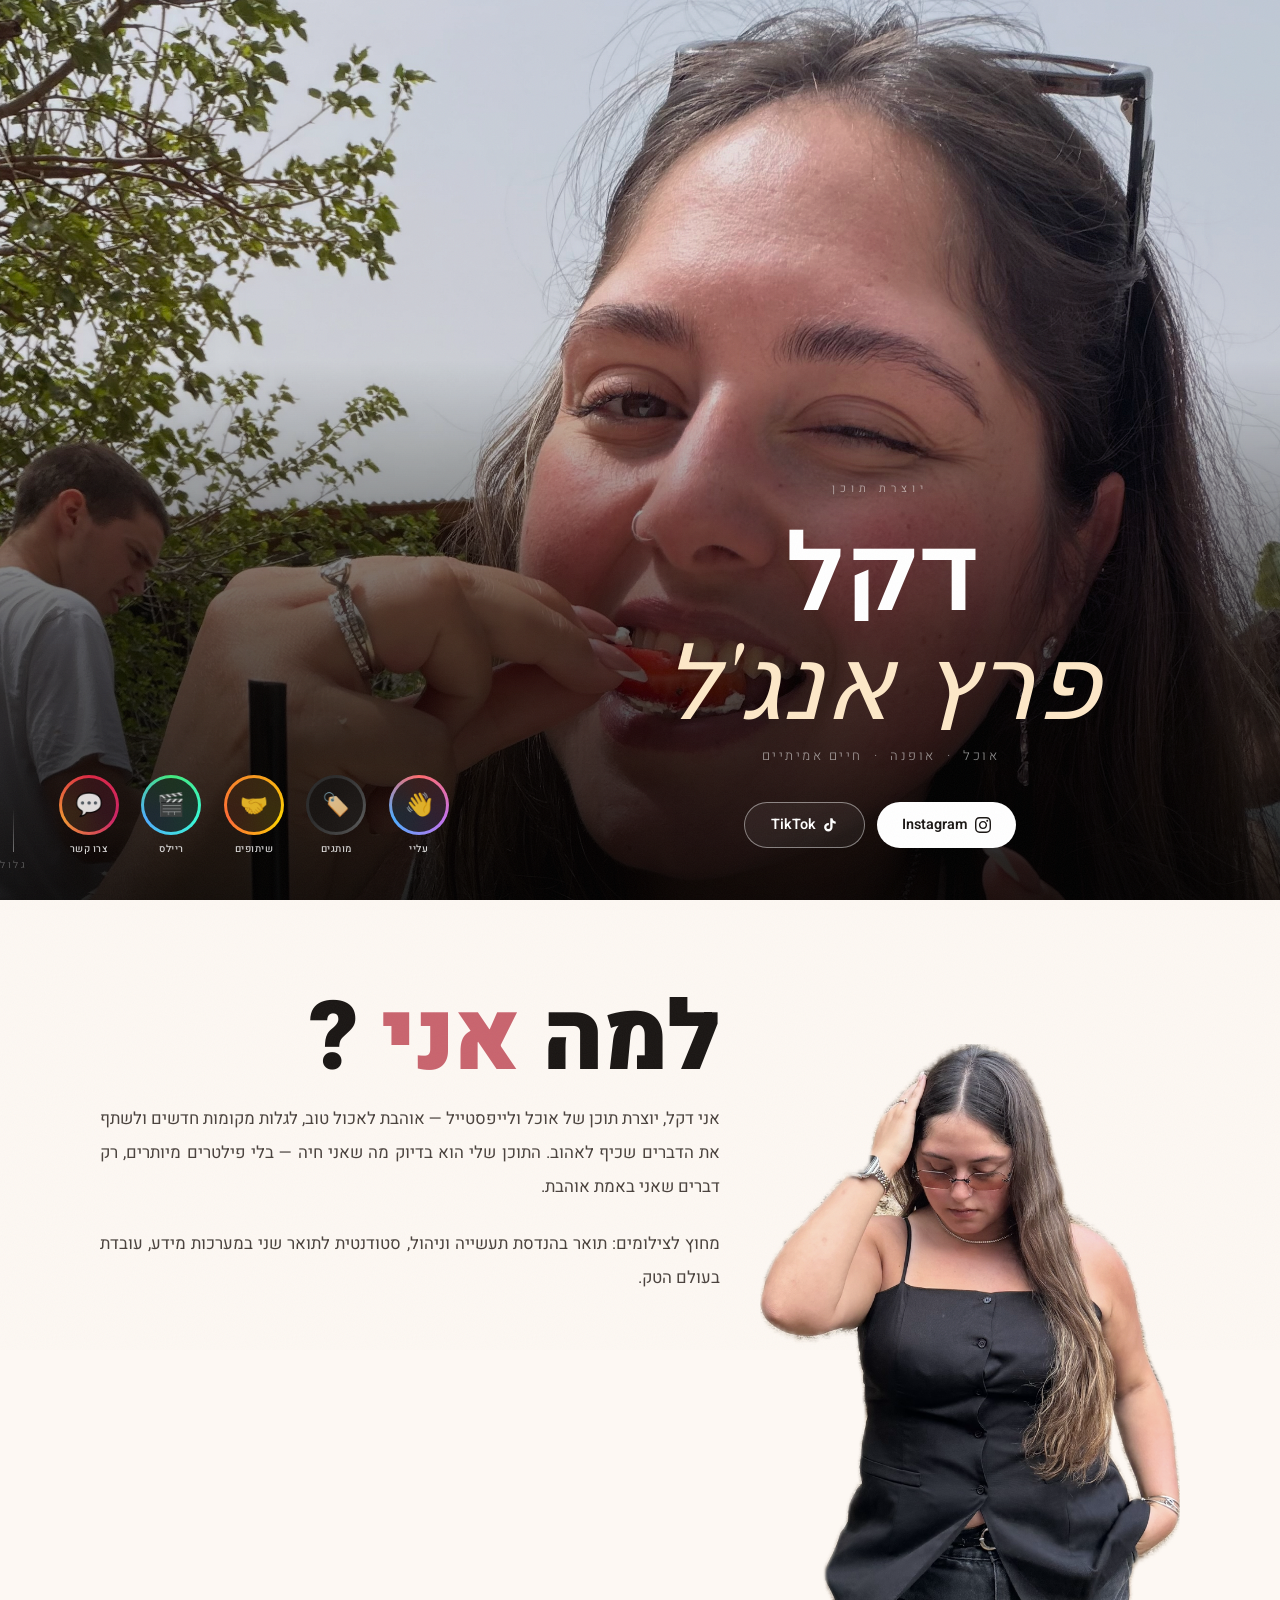
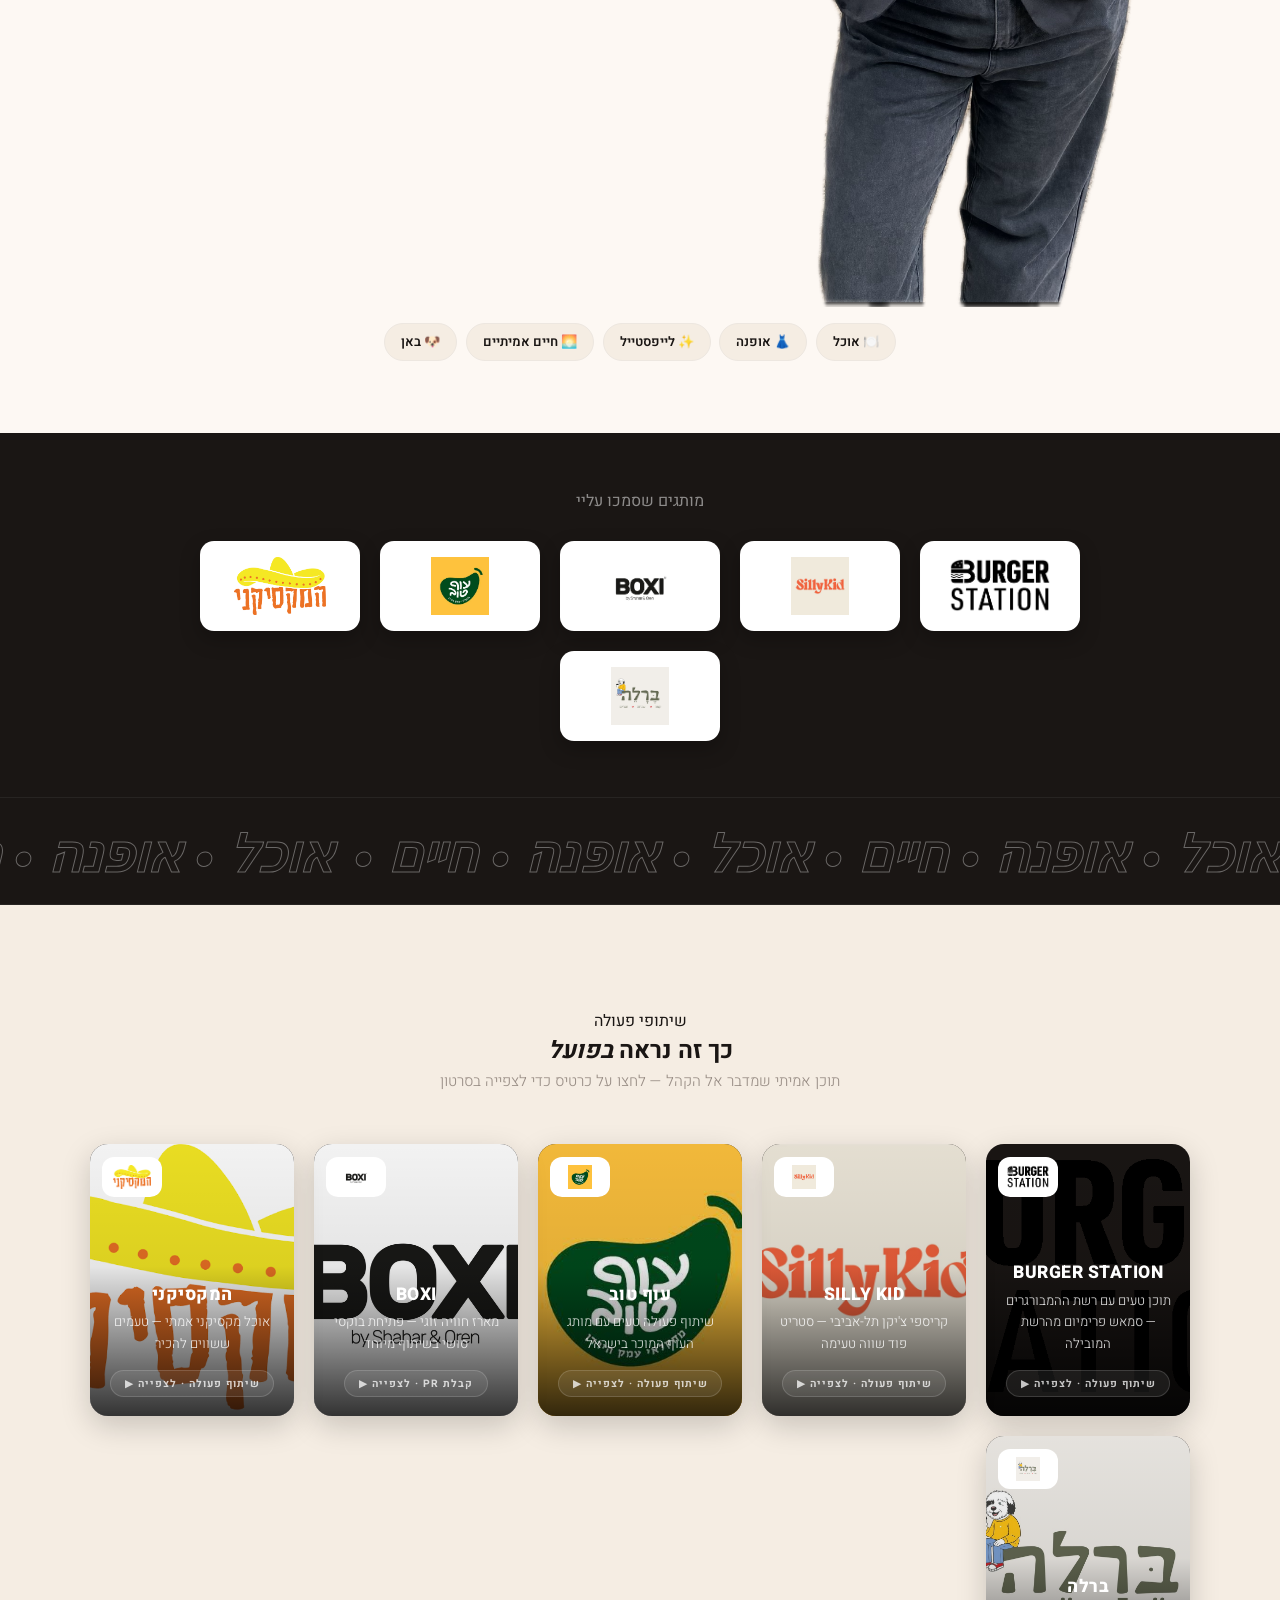
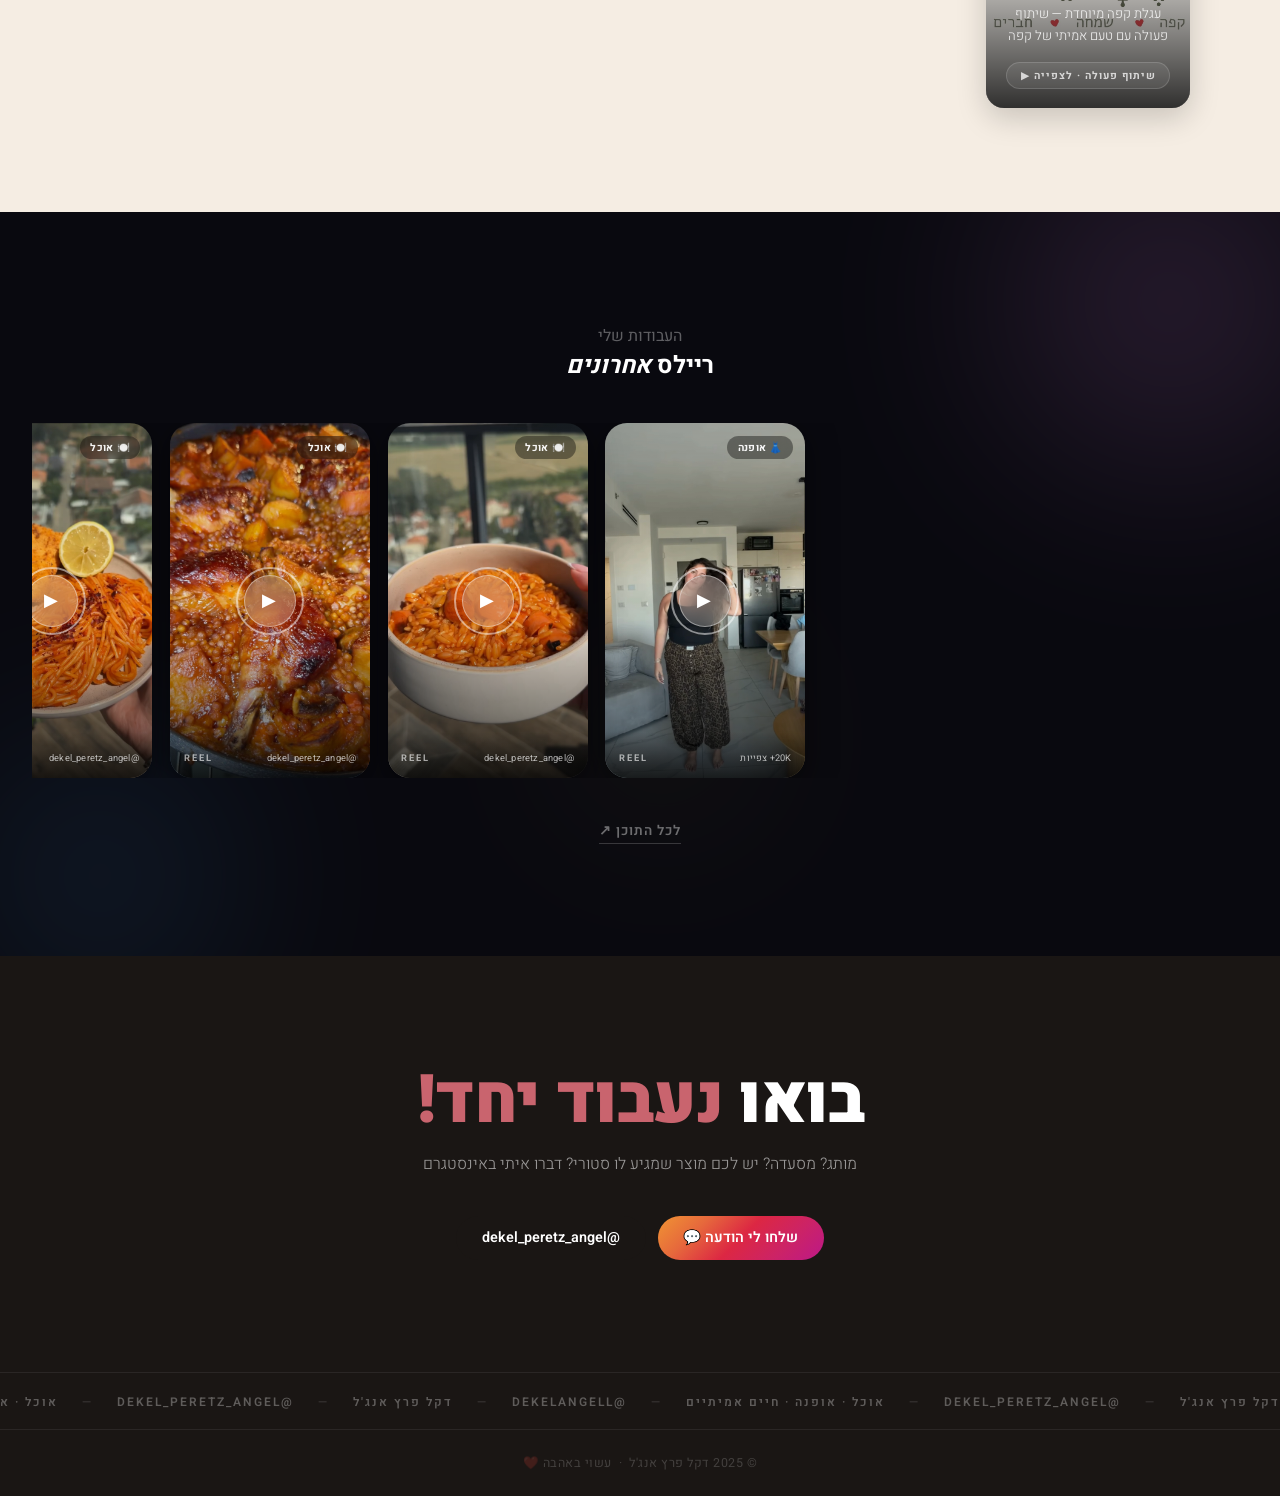
==== commit 9be81b3e: "Narrow mobile about-photo width without shortening it (compensate with vertical scale) so text fits " ====
--- a/index.html
+++ b/index.html
@@ -8,7 +8,7 @@
   <link rel="preconnect" href="https://fonts.googleapis.com" />
   <link rel="preconnect" href="https://fonts.gstatic.com" crossorigin />
   <link href="https://fonts.googleapis.com/css2?family=Heebo:wght@300;400;500;600;700;800;900&family=Playfair+Display:ital,wght@0,600;0,700;1,400;1,600&display=swap" rel="stylesheet" />
-  <link rel="stylesheet" href="style.css?v=45" />
+  <link rel="stylesheet" href="style.css?v=46" />
 </head>
 <body>
 
--- a/style.css
+++ b/style.css
@@ -779,7 +779,7 @@
 }
 .about-pro-title-mobile { display: none; }
 @media (max-width: 700px) {
-  .about-pro-photo { width: 210px; max-width: 48%; margin: 0.5rem 0 1rem 1.25rem; }
+  .about-pro-photo { width: 180px; max-width: 42%; margin: 0.5rem 0 1rem 1.25rem; transform: scaleY(1.17); transform-origin: top; }
   .about-pro-title-desktop { display: none; }
   .about-pro-title-mobile { display: block; width: 100%; font-size: clamp(3.6rem, 19vw, 5.6rem); margin: 0 0 1.25rem; text-align: center; }
   .about-pro-copy { text-align: right; width: 100%; }
@@ -796,7 +796,7 @@
   .reels-grid { padding: 0 1.25rem; gap: 0.75rem; }
   .reel-card { flex: 0 0 150px; }
   .about-pro { padding: 4rem 1.25rem 3.5rem; }
-  .about-pro-photo { width: 180px; max-width: 46%; }
+  .about-pro-photo { width: 155px; max-width: 40%; }
   .about-pro-title-mobile { font-size: clamp(3.2rem, 18vw, 4.6rem); }
   .about-pro-strip { grid-template-columns: repeat(2, 1fr); }
   .brands { padding: 3rem 1.25rem; }
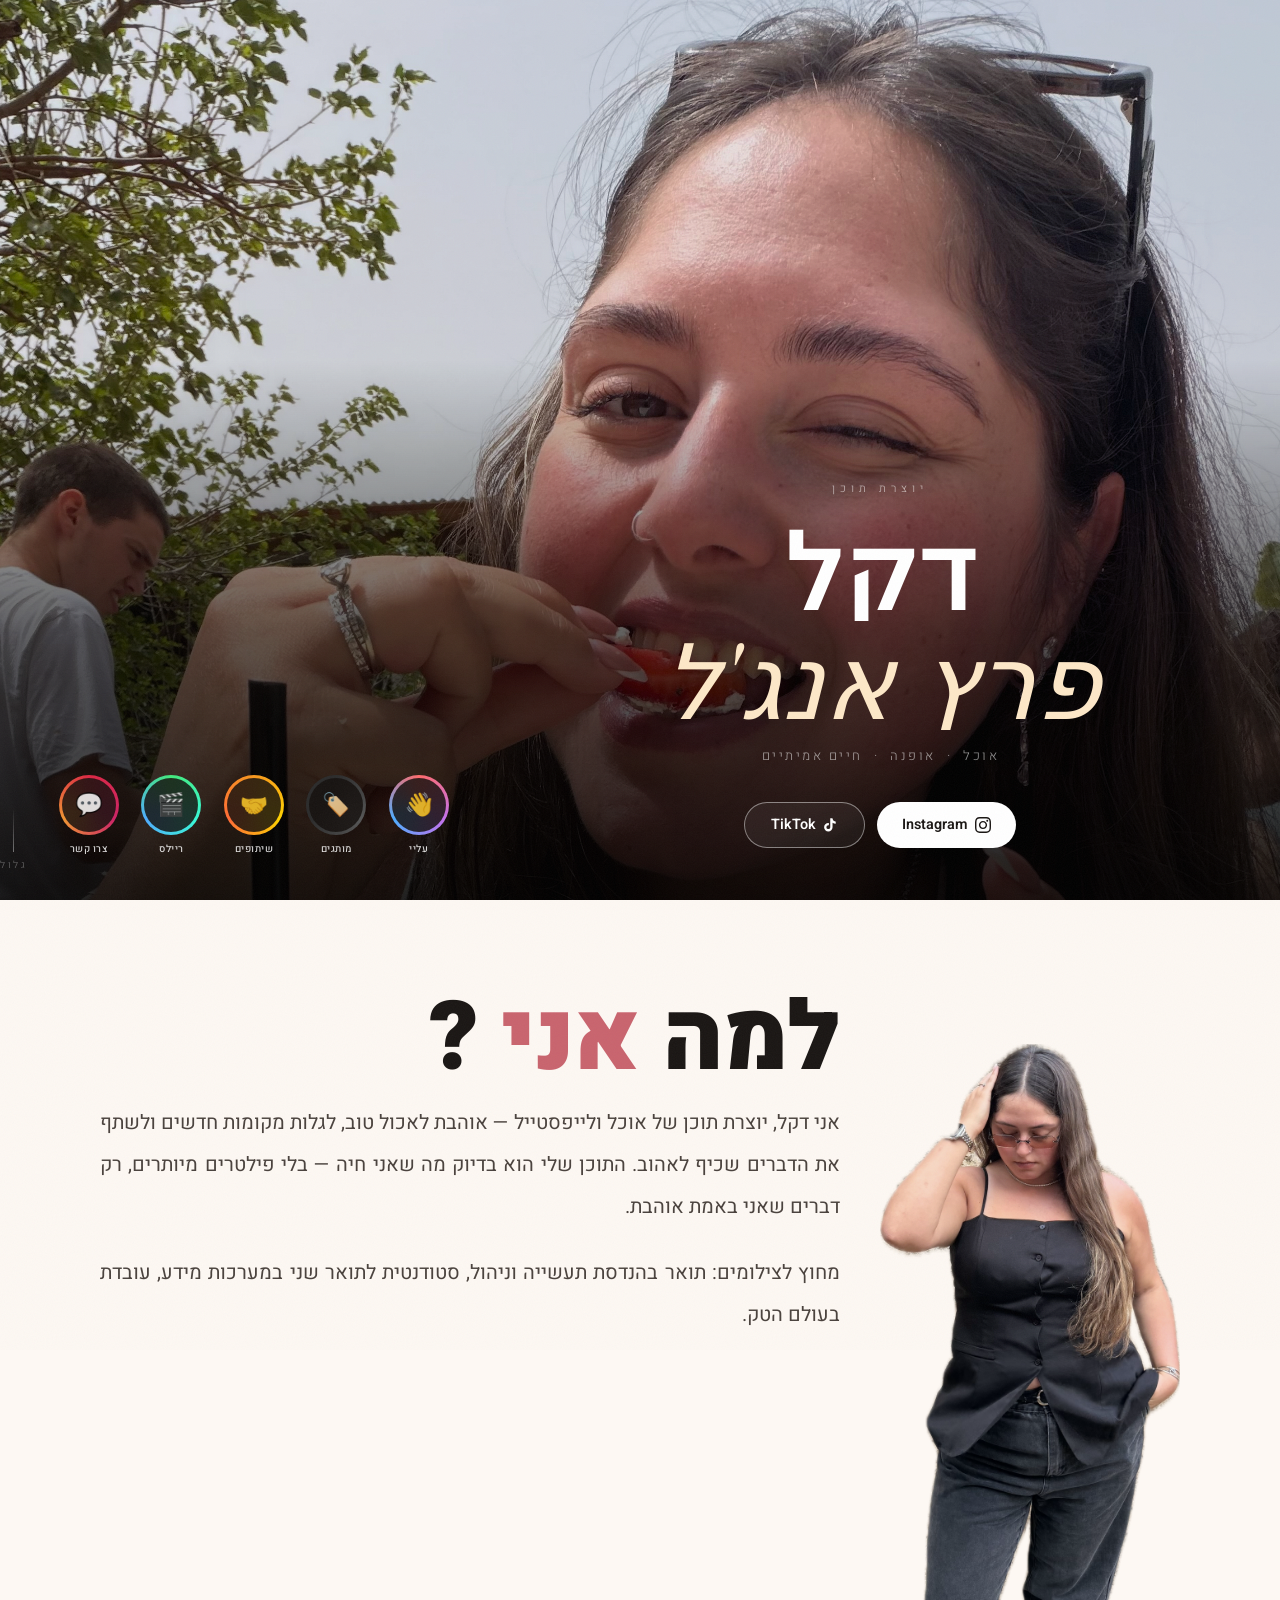
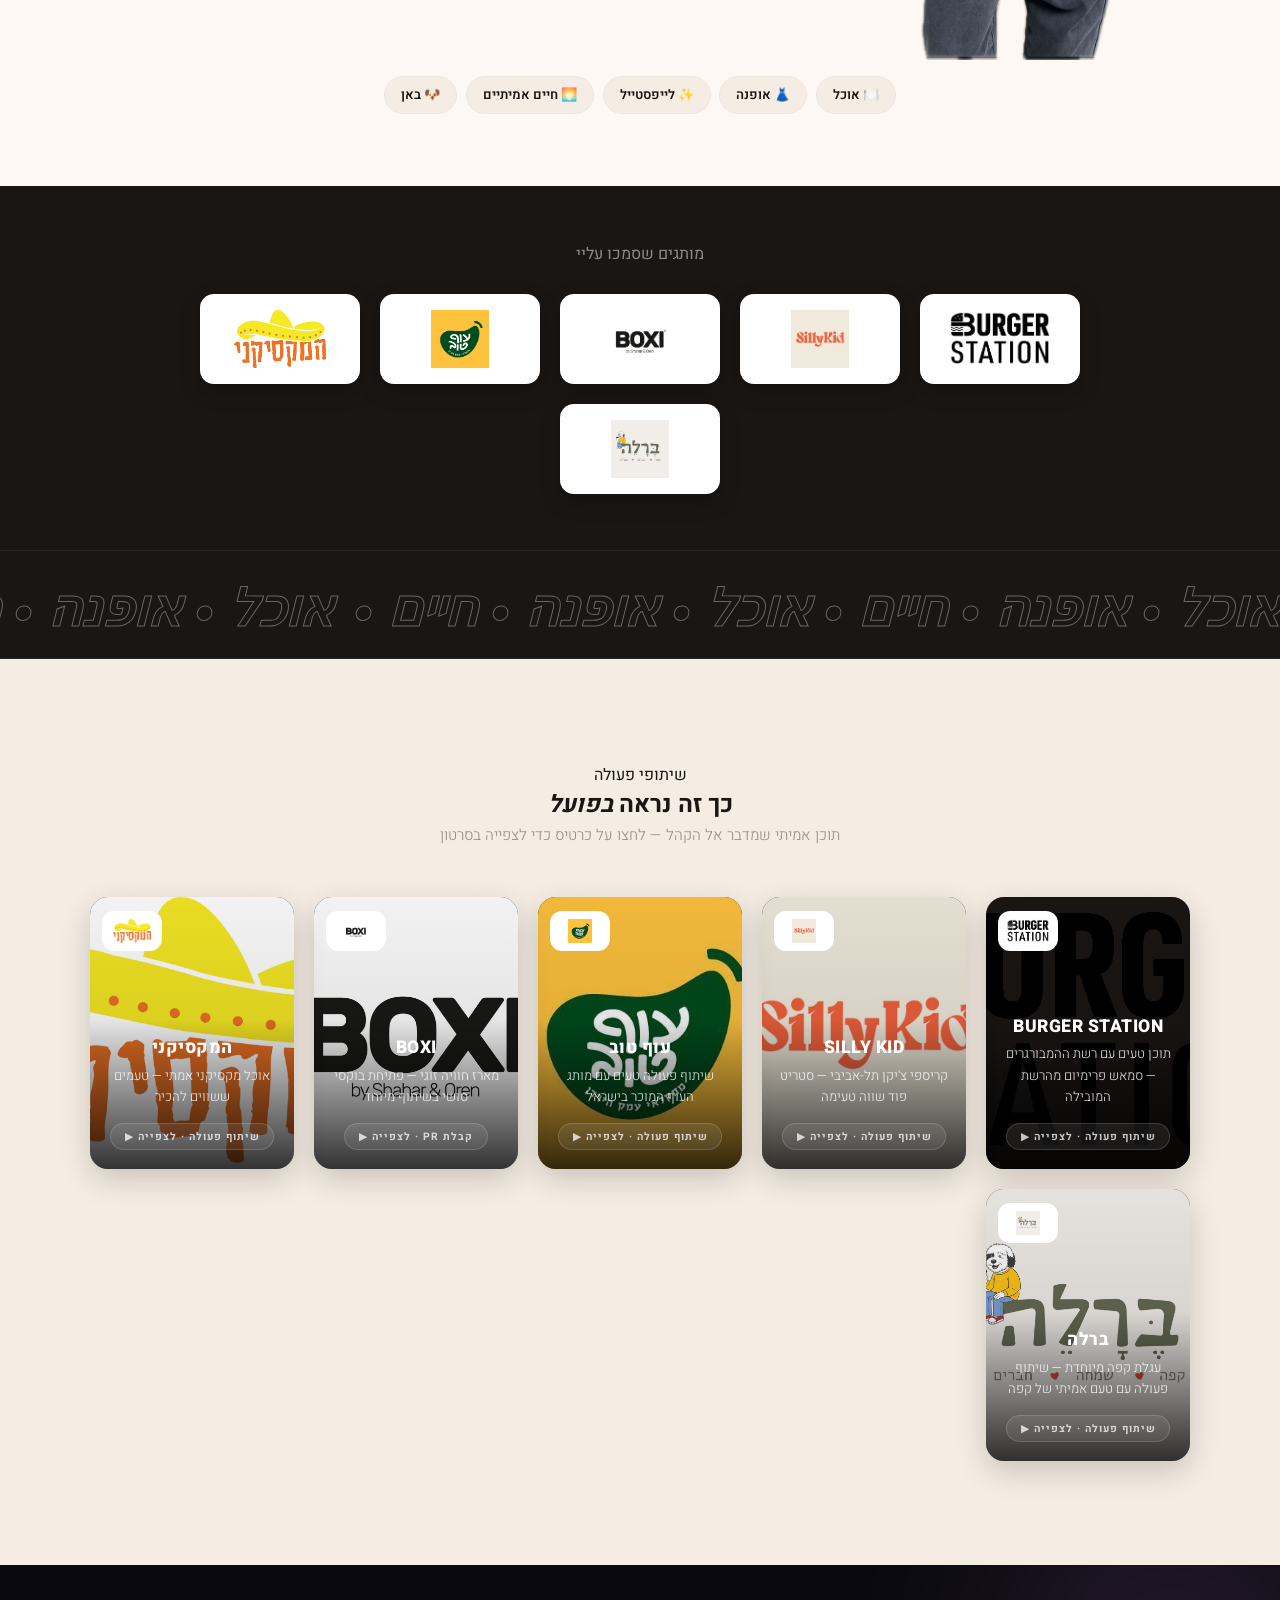
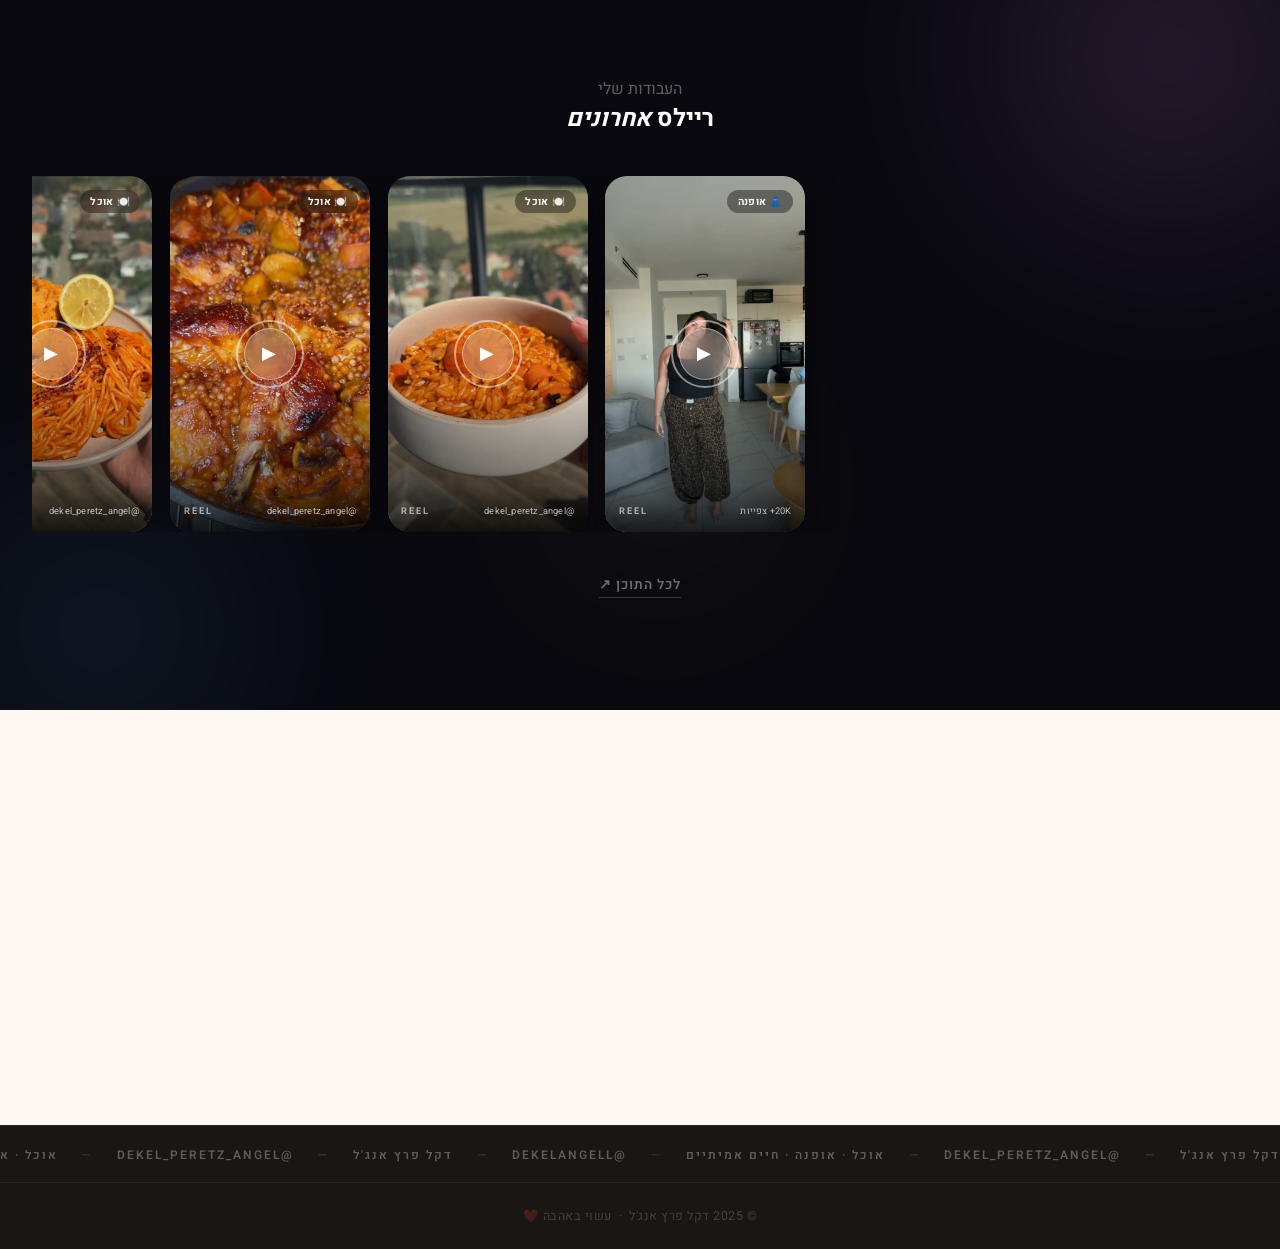
==== commit 613acb67: "Desktop about section: bigger bio text, smaller photo (mobile untouched)" ====
--- a/index.html
+++ b/index.html
@@ -8,7 +8,7 @@
   <link rel="preconnect" href="https://fonts.googleapis.com" />
   <link rel="preconnect" href="https://fonts.gstatic.com" crossorigin />
   <link href="https://fonts.googleapis.com/css2?family=Heebo:wght@300;400;500;600;700;800;900&family=Playfair+Display:ital,wght@0,600;0,700;1,400;1,600&display=swap" rel="stylesheet" />
-  <link rel="stylesheet" href="style.css?v=46" />
+  <link rel="stylesheet" href="style.css?v=48" />
 </head>
 <body>
 
--- a/style.css
+++ b/style.css
@@ -359,6 +359,11 @@
   margin-bottom: 1.5rem;
   text-align: justify;
   text-align-last: right;
+}
+
+@media (min-width: 701px) {
+  .about-pro-photo { width: 300px; margin: 3rem 0 1rem 2.5rem; }
+  .about-pro-bio { font-size: 1.25rem; line-height: 2.1; }
 }
 
 .cat-pills {
@@ -779,7 +784,8 @@
 }
 .about-pro-title-mobile { display: none; }
 @media (max-width: 700px) {
-  .about-pro-photo { width: 180px; max-width: 42%; margin: 0.5rem 0 1rem 1.25rem; transform: scaleY(1.17); transform-origin: top; }
+  .about-pro-photo { width: 180px; max-width: 42%; margin: 0.5rem 0 0.5rem 1.25rem; }
+  .about-pro-bio { line-height: 1.85; margin-bottom: 1rem; }
   .about-pro-title-desktop { display: none; }
   .about-pro-title-mobile { display: block; width: 100%; font-size: clamp(3.6rem, 19vw, 5.6rem); margin: 0 0 1.25rem; text-align: center; }
   .about-pro-copy { text-align: right; width: 100%; }
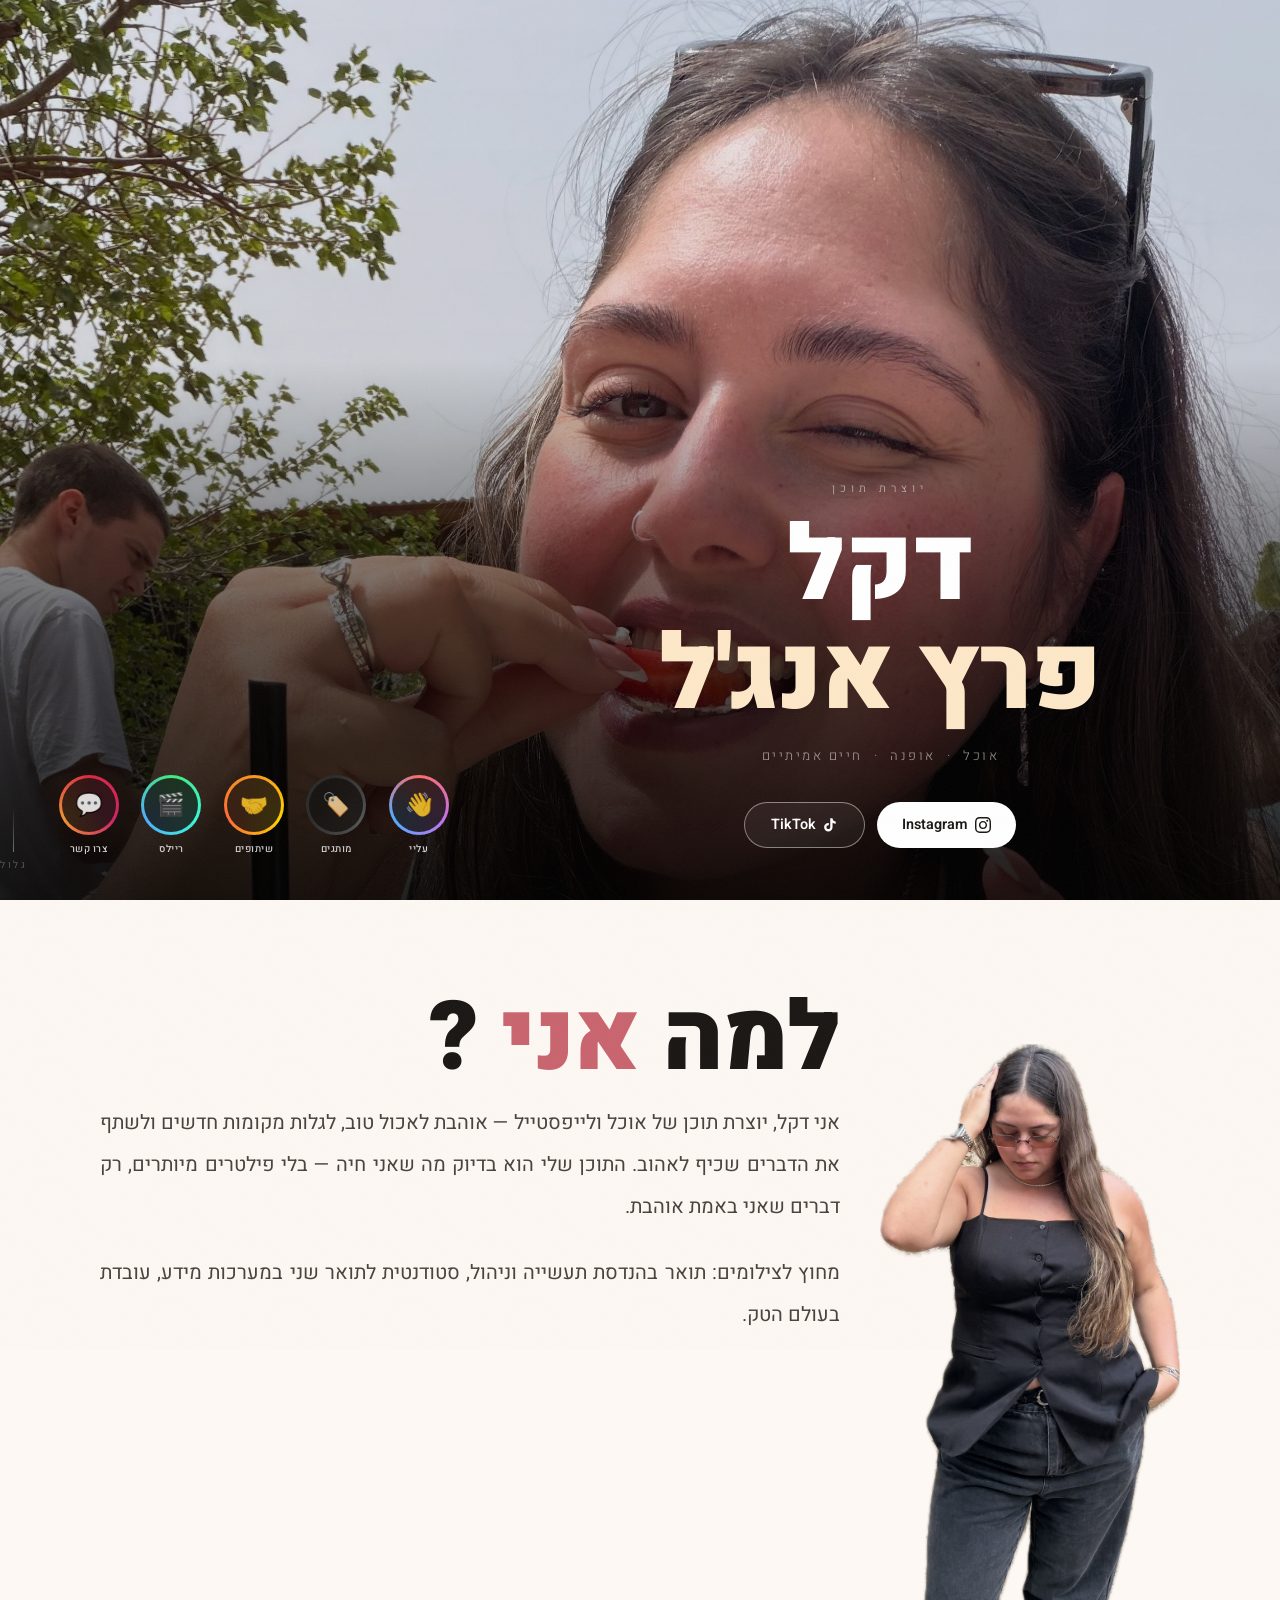
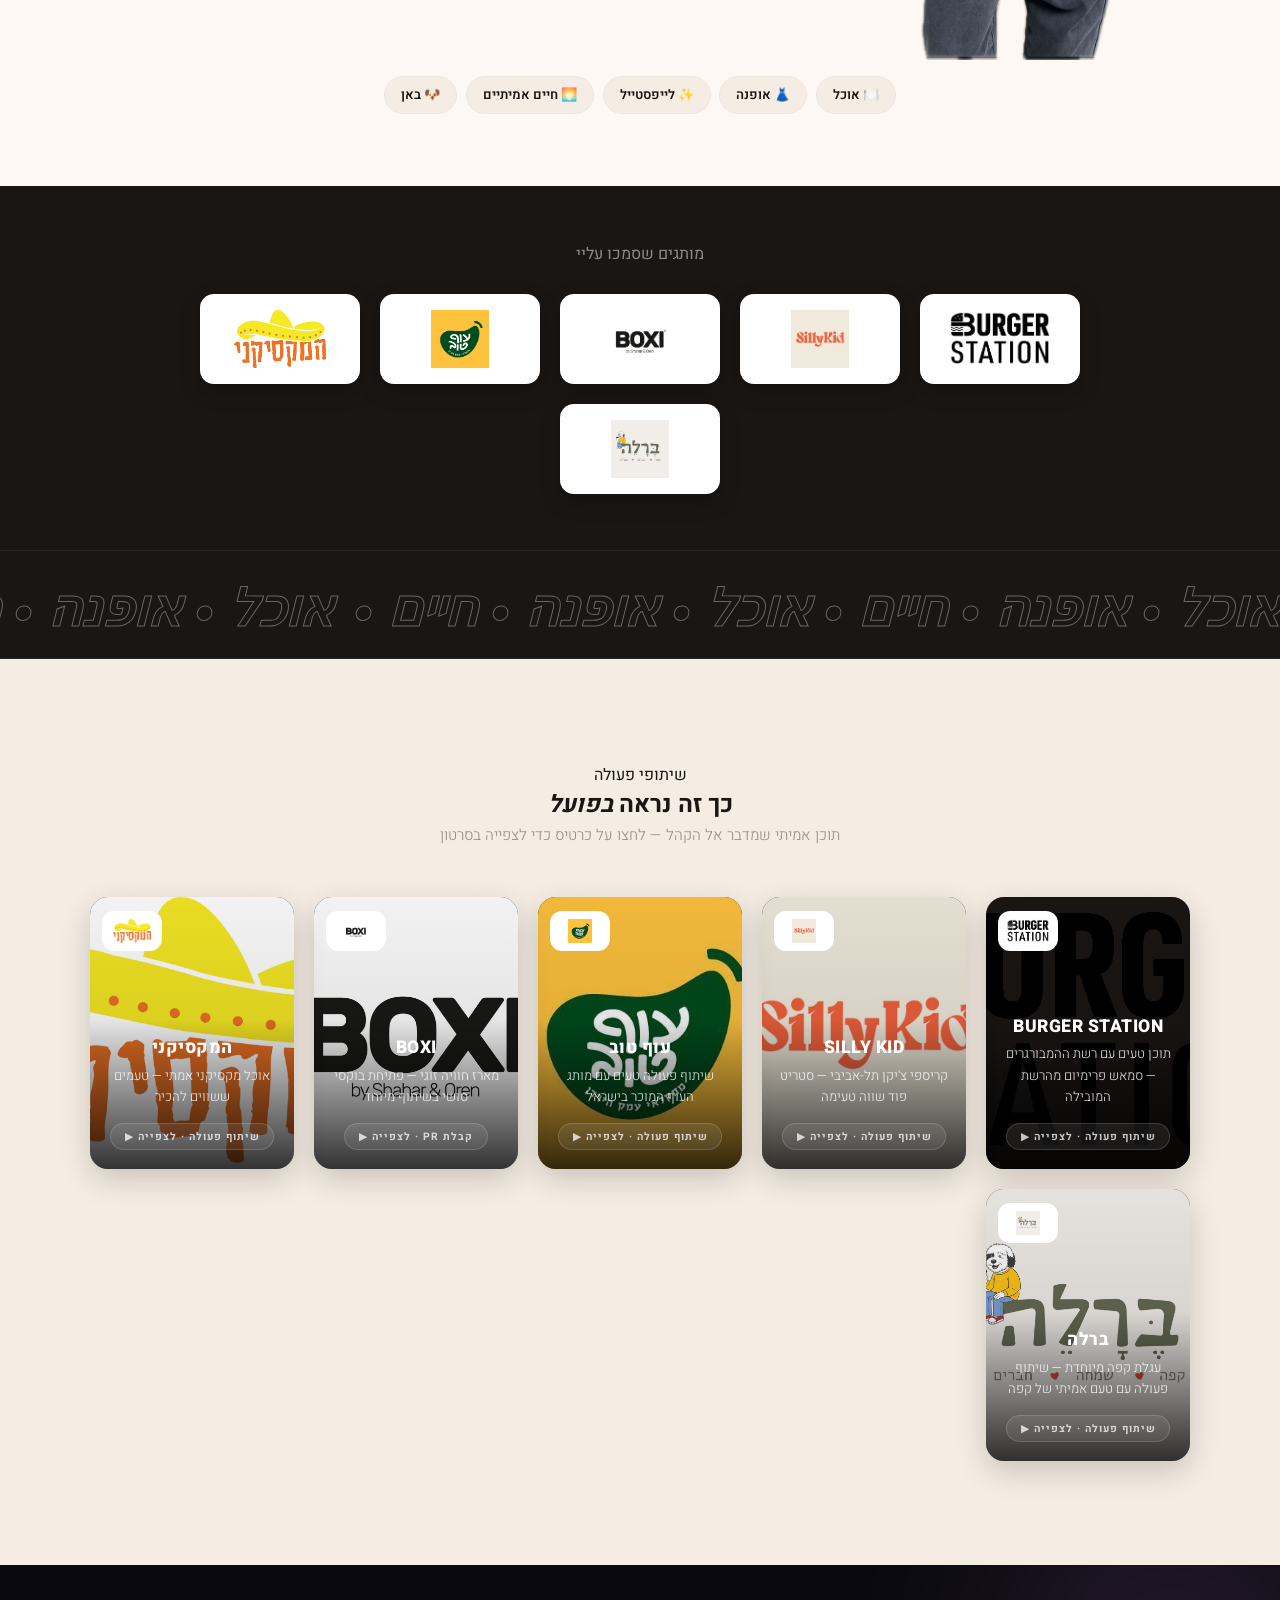
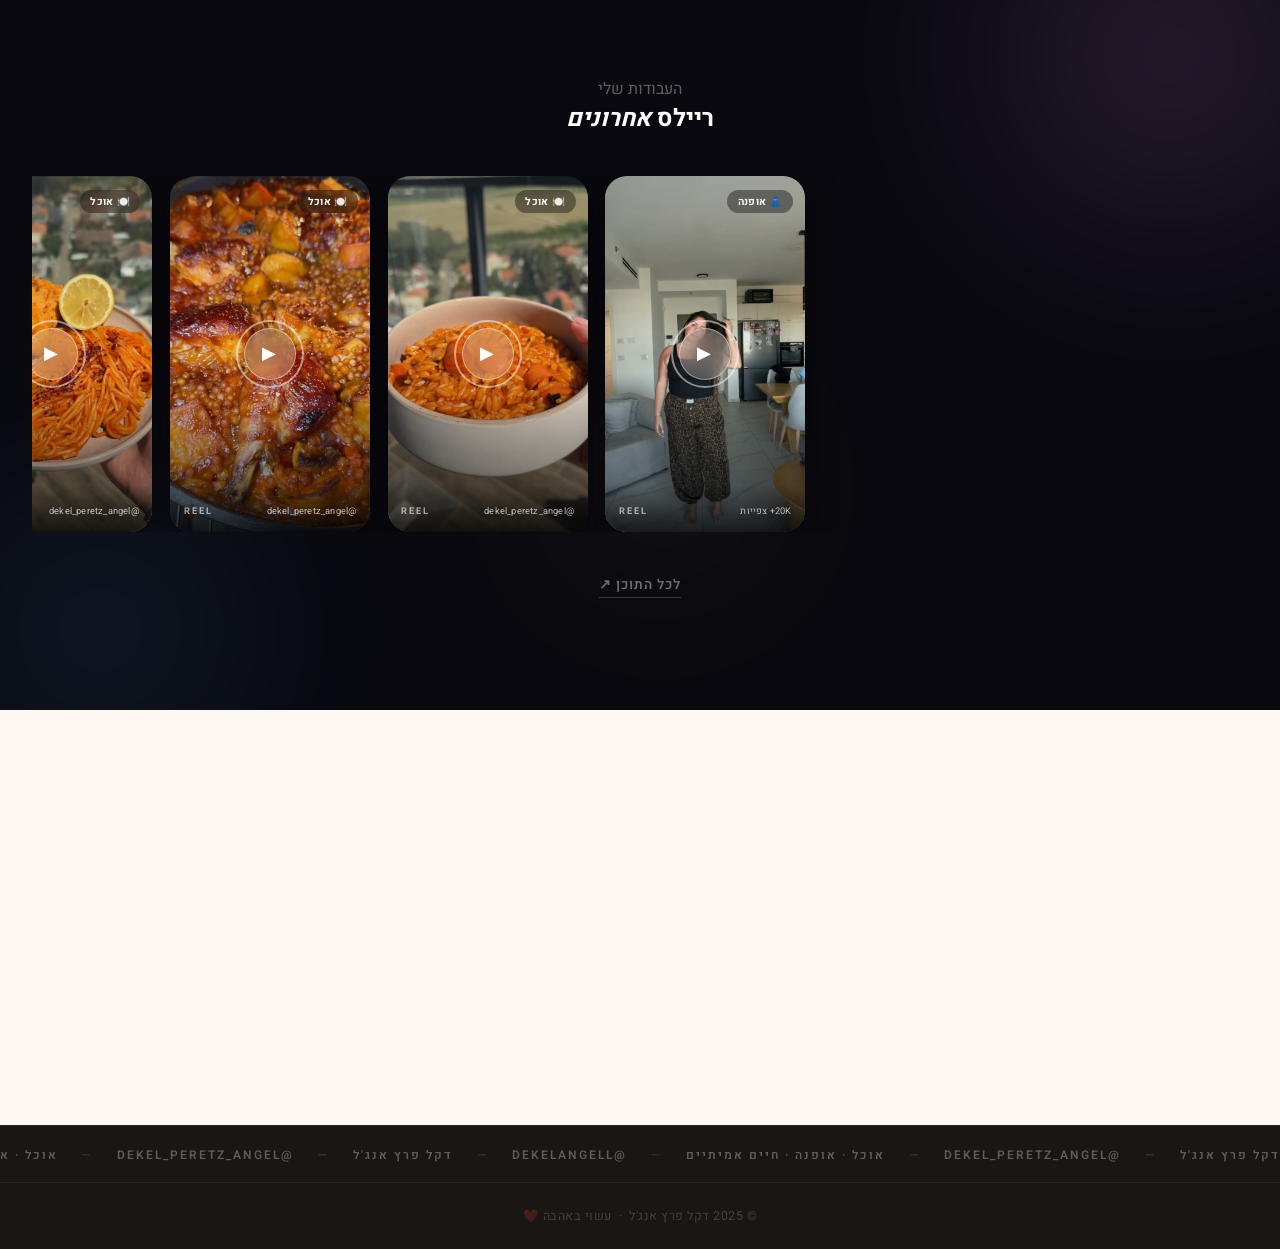
==== commit 4dbc89a3: "Match hero name font to the Heebo bold style used in the למה אני title" ====
--- a/index.html
+++ b/index.html
@@ -8,7 +8,7 @@
   <link rel="preconnect" href="https://fonts.googleapis.com" />
   <link rel="preconnect" href="https://fonts.gstatic.com" crossorigin />
   <link href="https://fonts.googleapis.com/css2?family=Heebo:wght@300;400;500;600;700;800;900&family=Playfair+Display:ital,wght@0,600;0,700;1,400;1,600&display=swap" rel="stylesheet" />
-  <link rel="stylesheet" href="style.css?v=48" />
+  <link rel="stylesheet" href="style.css?v=49" />
 </head>
 <body>
 
--- a/style.css
+++ b/style.css
@@ -174,9 +174,11 @@
   font-weight: 300;
 }
 .hero-name {
-  font-family: 'Playfair Display', serif;
+  font-family: 'Heebo', sans-serif;
   font-size: clamp(3.2rem, 14vw, 6.5rem);
-  font-weight: 700;
+  font-weight: 900;
+  text-transform: uppercase;
+  letter-spacing: -1px;
   line-height: 1.05;
   margin-bottom: 1rem;
 }
@@ -187,7 +189,7 @@
   animation: lineUp 1s cubic-bezier(0.22,1,0.36,1) forwards;
 }
 .line-mask:nth-child(2) .line { animation-delay: 0.12s; }
-.hero-name em { font-style: italic; font-weight: 400; color: #fde8c8; }
+.hero-name em { font-style: normal; font-weight: 900; color: #fde8c8; }
 @keyframes lineUp { to { transform: translateY(0); } }
 
 .hero-sub {
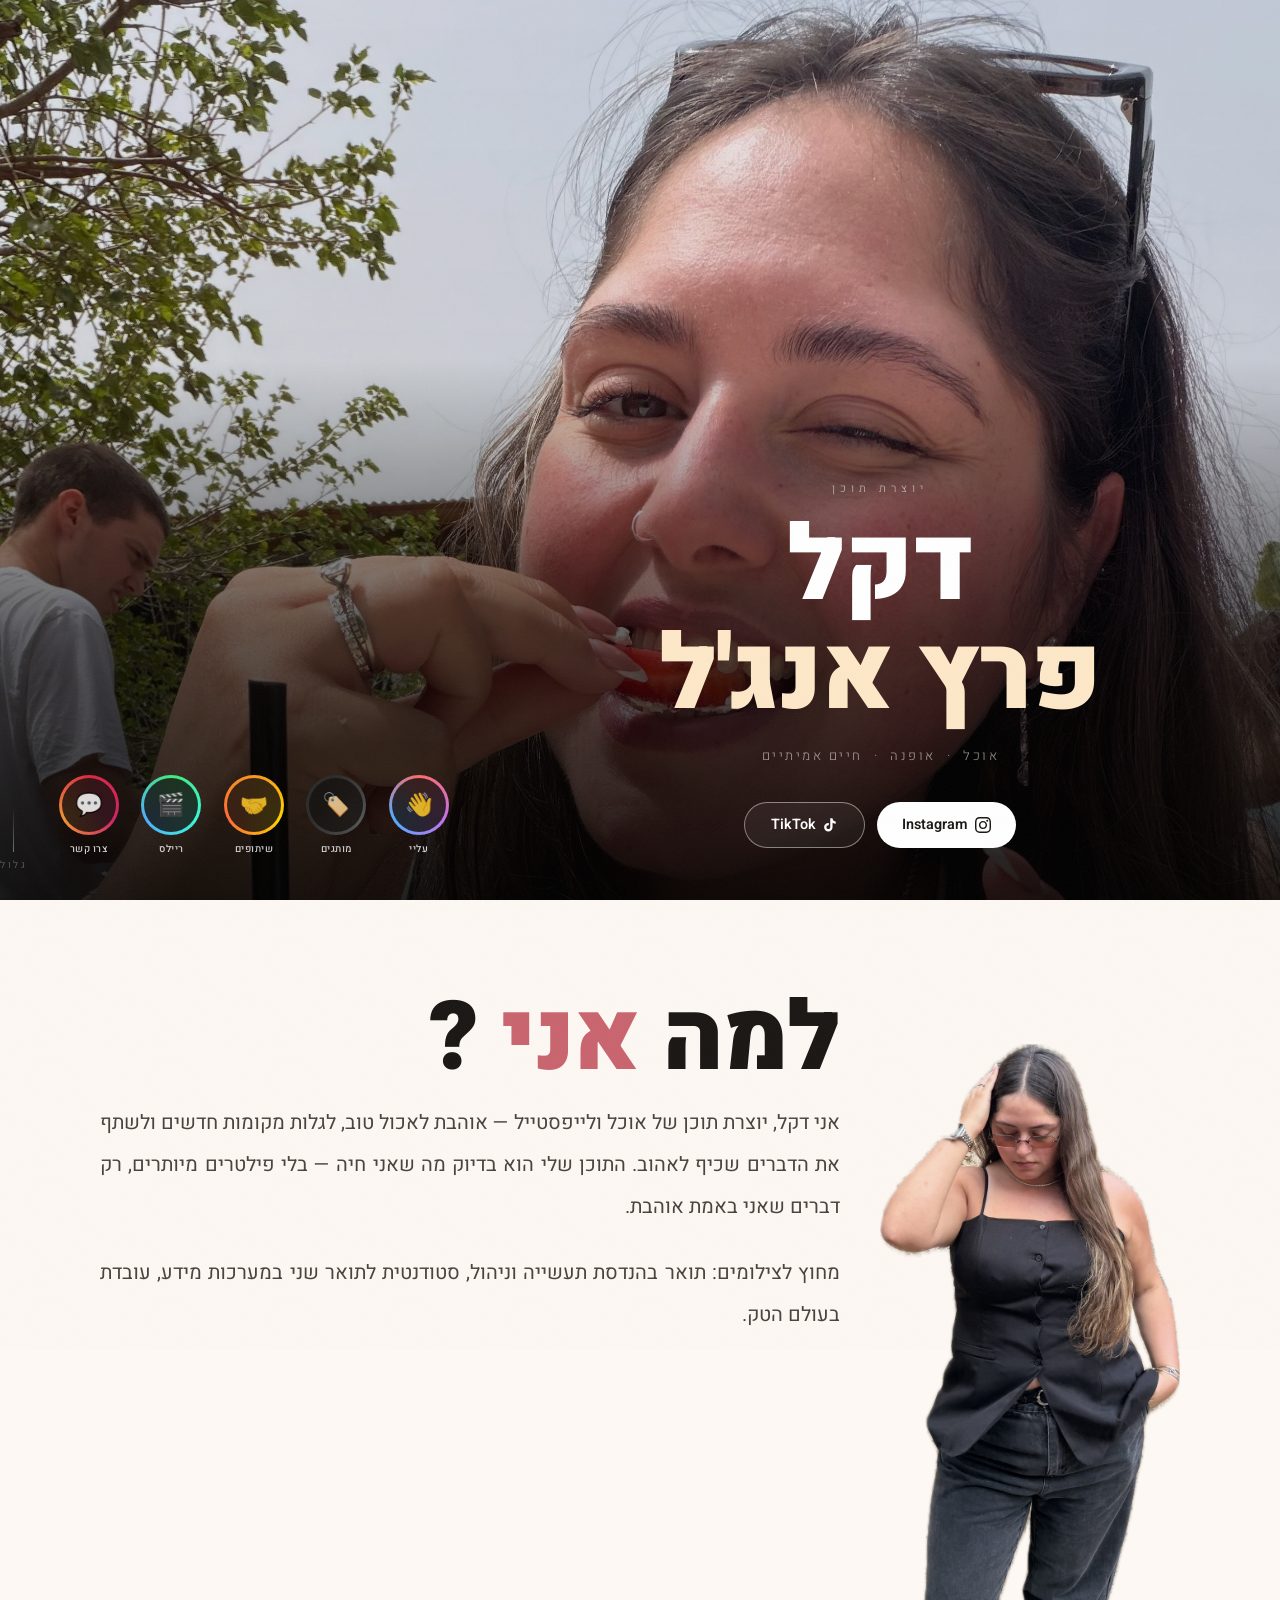
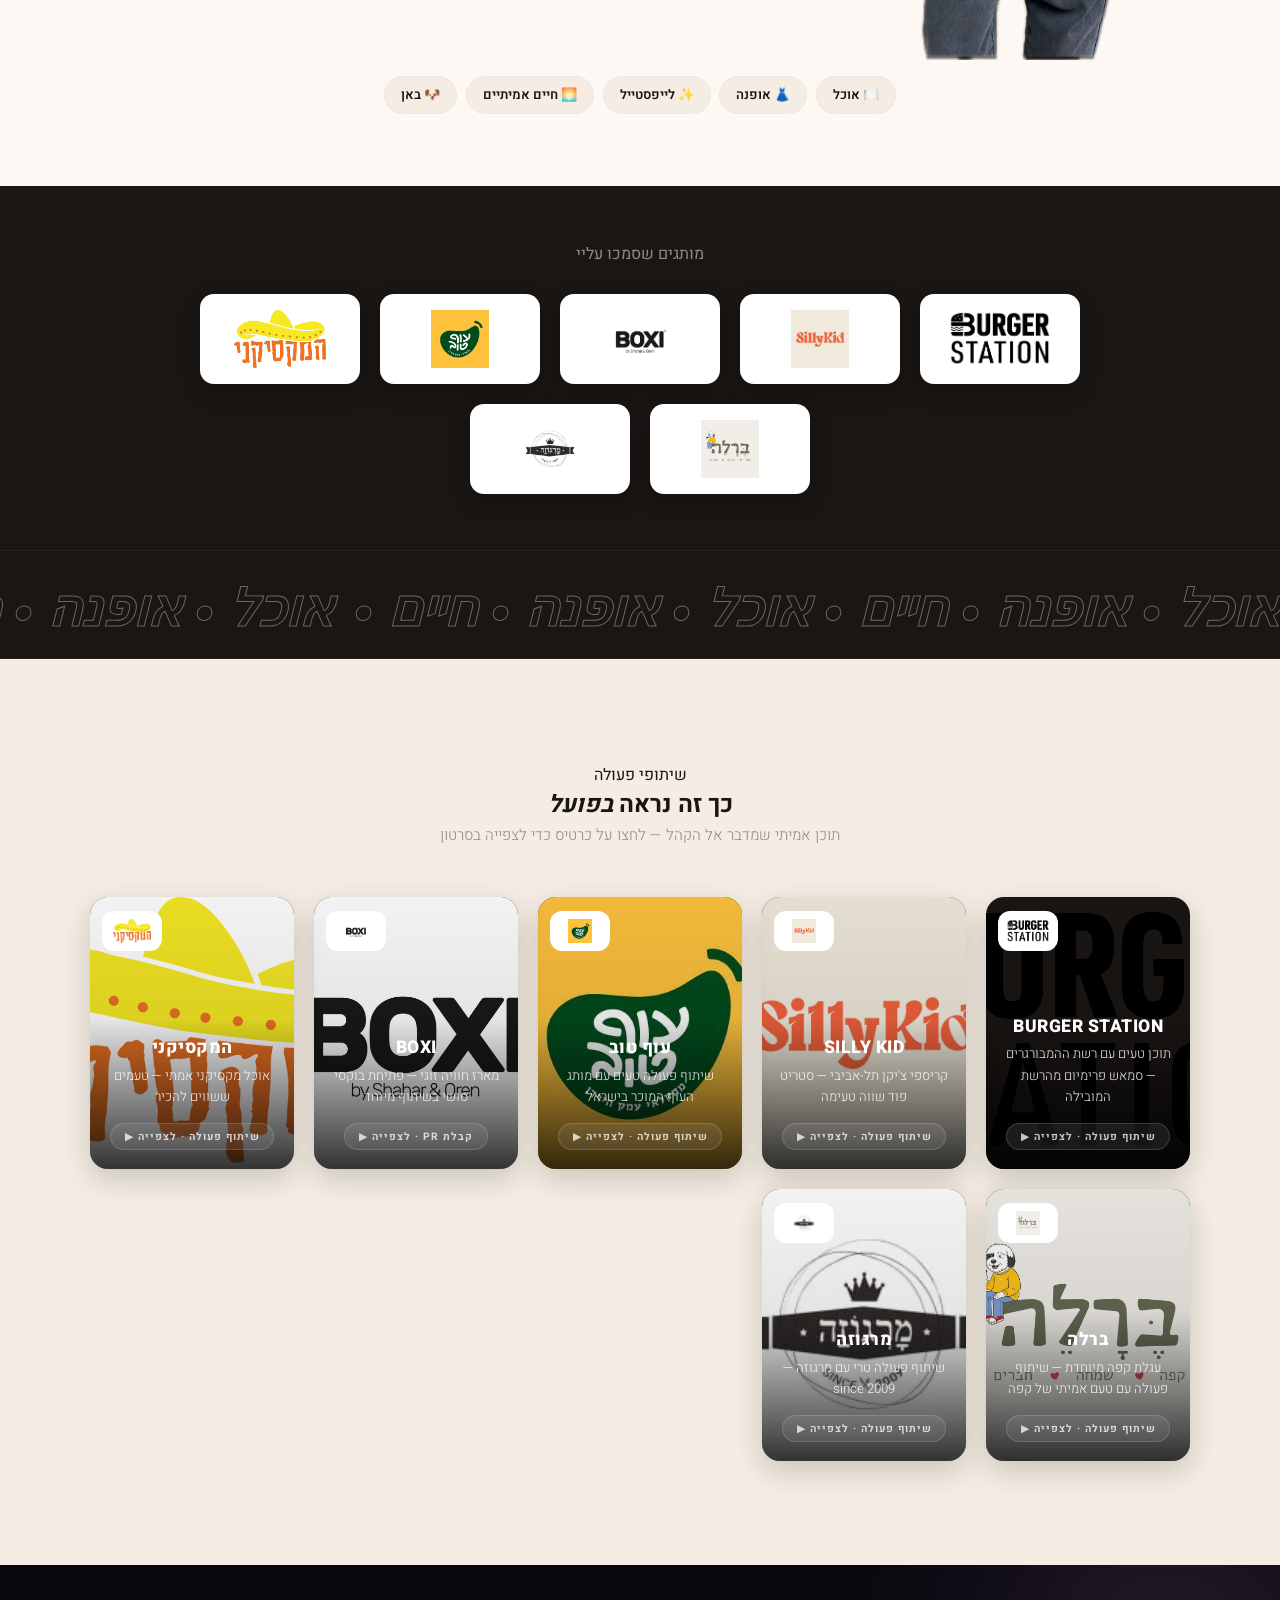
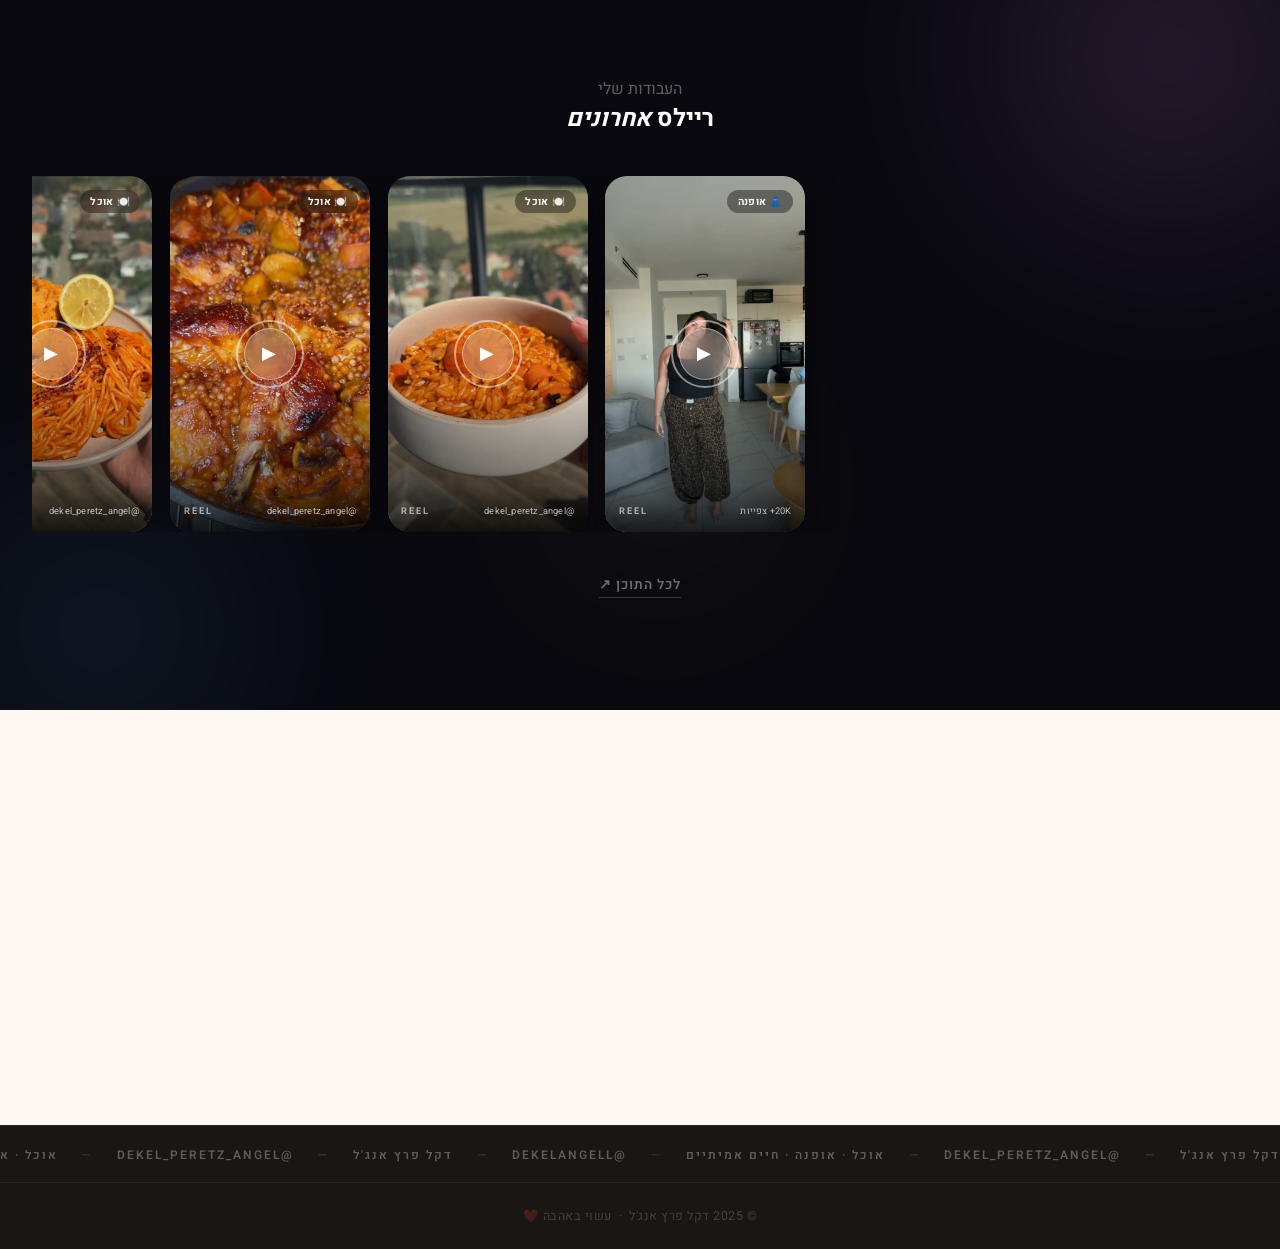
==== commit 8aa4e9dc: "Add Margoza to brands strip and collabs video grid" ====
--- a/index.html
+++ b/index.html
@@ -8,7 +8,7 @@
   <link rel="preconnect" href="https://fonts.googleapis.com" />
   <link rel="preconnect" href="https://fonts.gstatic.com" crossorigin />
   <link href="https://fonts.googleapis.com/css2?family=Heebo:wght@300;400;500;600;700;800;900&family=Playfair+Display:ital,wght@0,600;0,700;1,400;1,600&display=swap" rel="stylesheet" />
-  <link rel="stylesheet" href="style.css?v=49" />
+  <link rel="stylesheet" href="style.css?v=50" />
 </head>
 <body>
 
@@ -117,6 +117,7 @@
       <div class="brand-card stagger-item"><img src="oftov.PNG" alt="עוף טוב" /></div>
       <div class="brand-card stagger-item"><img src="mexicani.PNG" alt="המקסיקני" /></div>
       <div class="brand-card stagger-item"><img src="berale.jpg" alt="ברלה" /></div>
+      <div class="brand-card stagger-item"><img src="margoza.png" alt="מרגוזה" /></div>
     </div>
   </section>
 
@@ -203,6 +204,18 @@
         <div class="collab-video-bottom">
           <h3 class="collab-name">ברלה</h3>
           <p class="collab-desc">עגלת קפה מיוחדת — שיתוף פעולה עם טעם אמיתי של קפה</p>
+          <span class="collab-type">שיתוף פעולה · לצפייה ▶</span>
+        </div>
+      </a>
+      <a href="https://www.instagram.com/dekel_peretz_angel?igsh=MWF5MXI2empuNXgxZg%3D%3D&utm_source=qr" target="_blank" rel="noopener" class="collab-card collab-card-video tilt stagger-item">
+        <video class="collab-video" autoplay muted loop playsinline poster="margoza.png">
+          <source src="margoza-clip.mp4" type="video/mp4" />
+        </video>
+        <div class="collab-video-overlay"></div>
+        <div class="collab-logo collab-logo-video"><img src="margoza.png" alt="מרגוזה" /></div>
+        <div class="collab-video-bottom">
+          <h3 class="collab-name">מרגוזה</h3>
+          <p class="collab-desc">שיתוף פעולה טרי עם מרגוזה — since 2009</p>
           <span class="collab-type">שיתוף פעולה · לצפייה ▶</span>
         </div>
       </a>
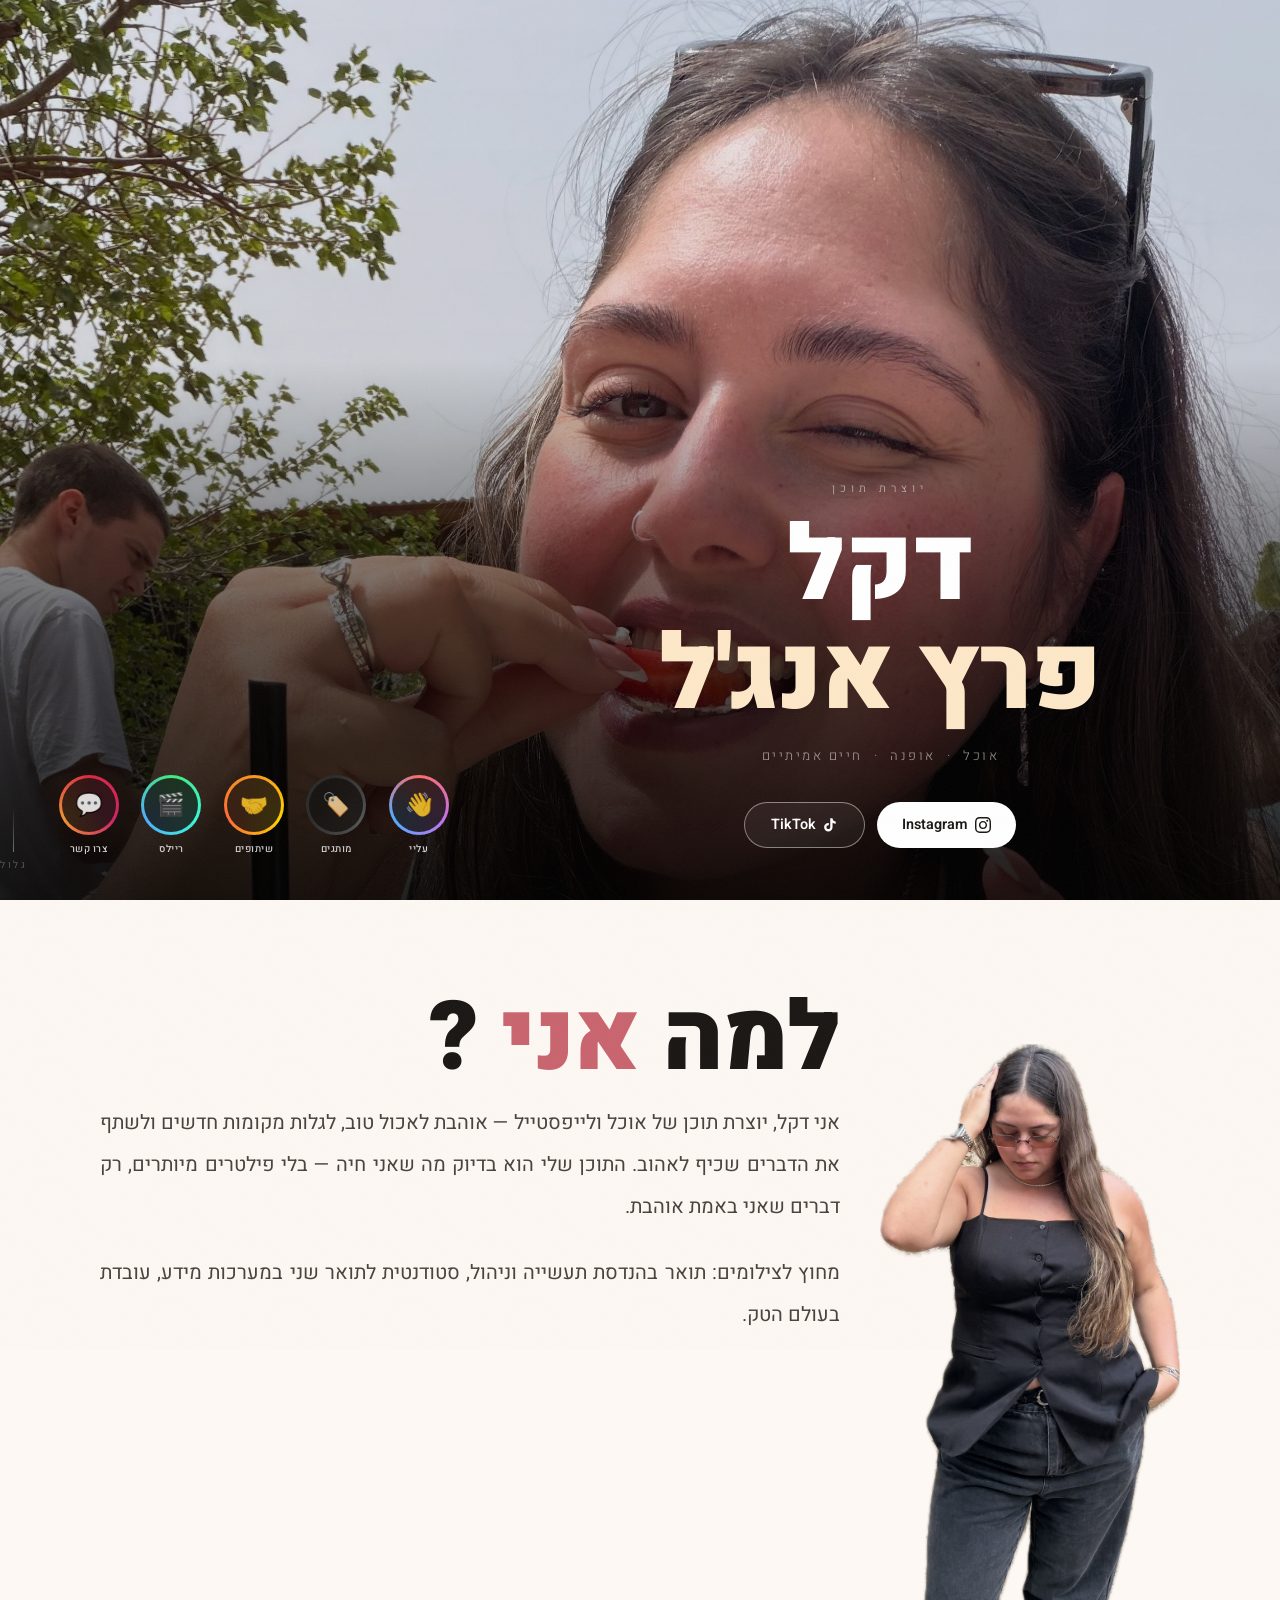
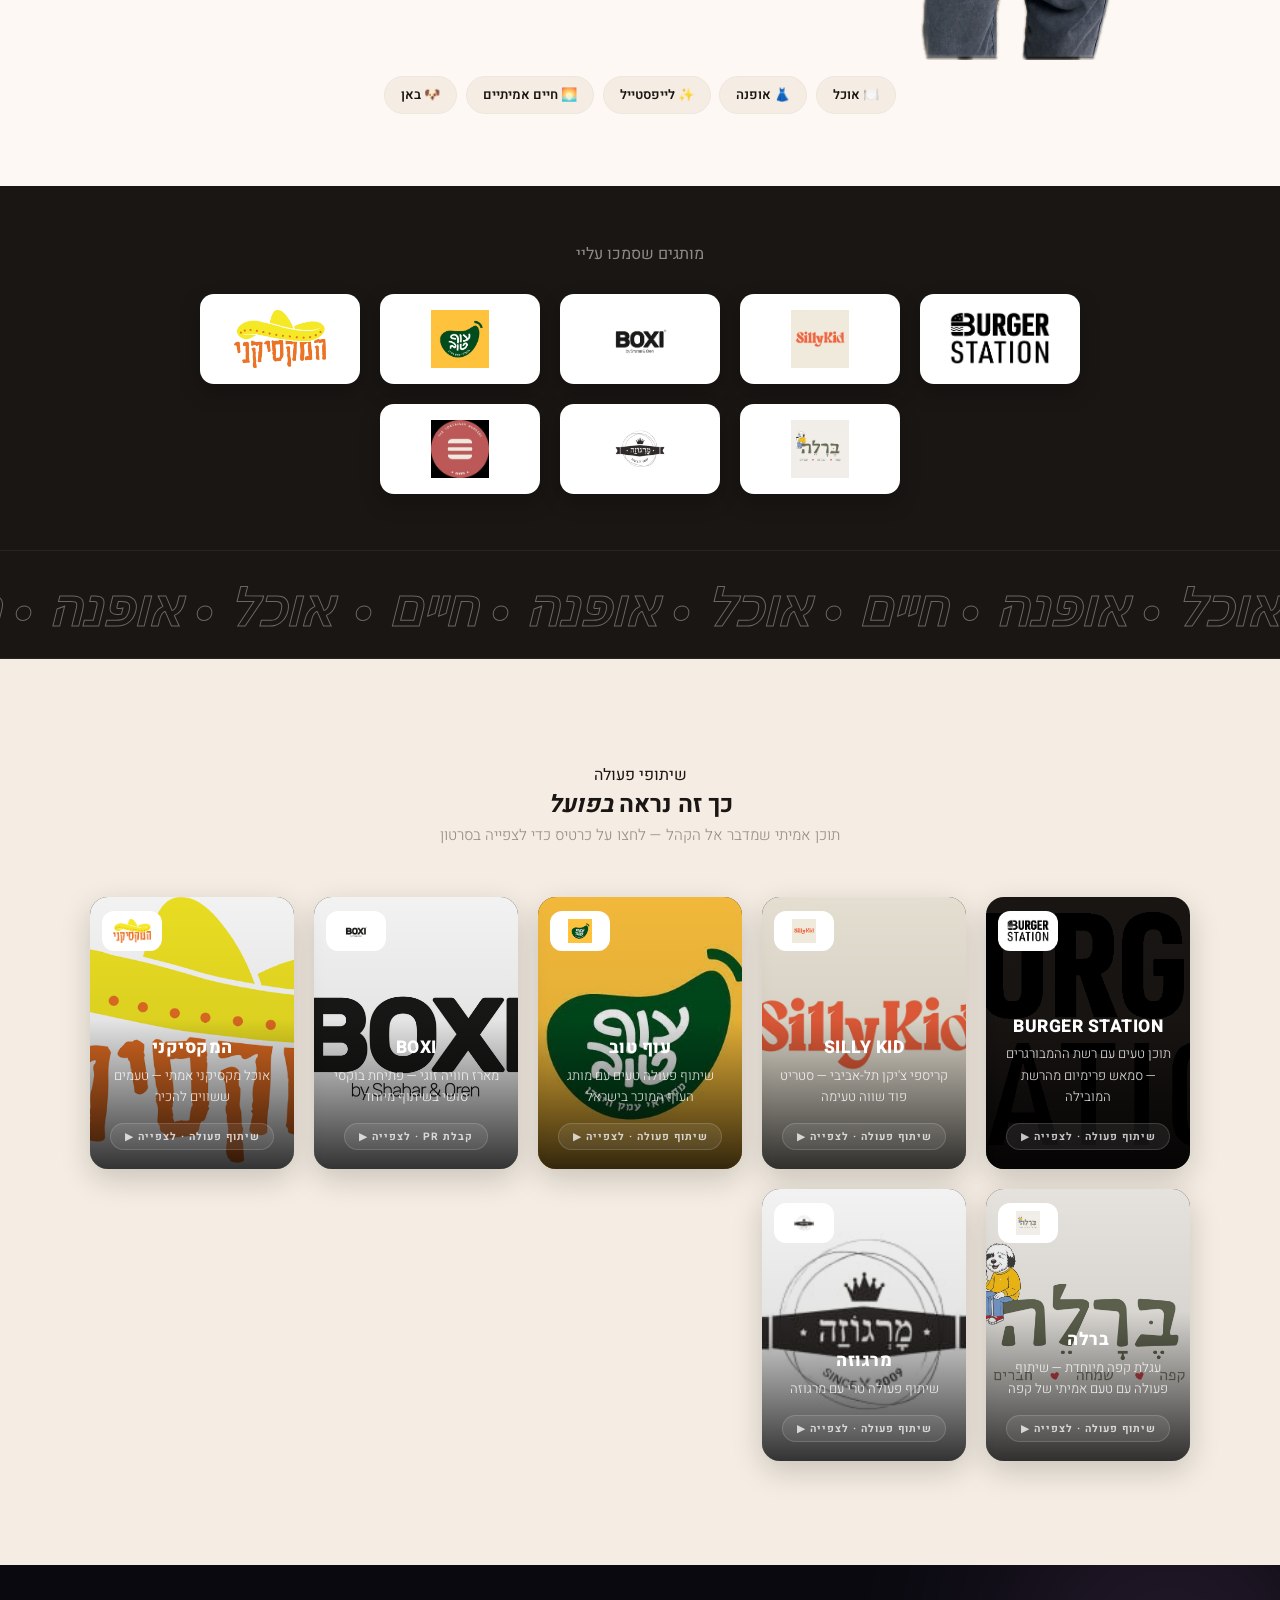
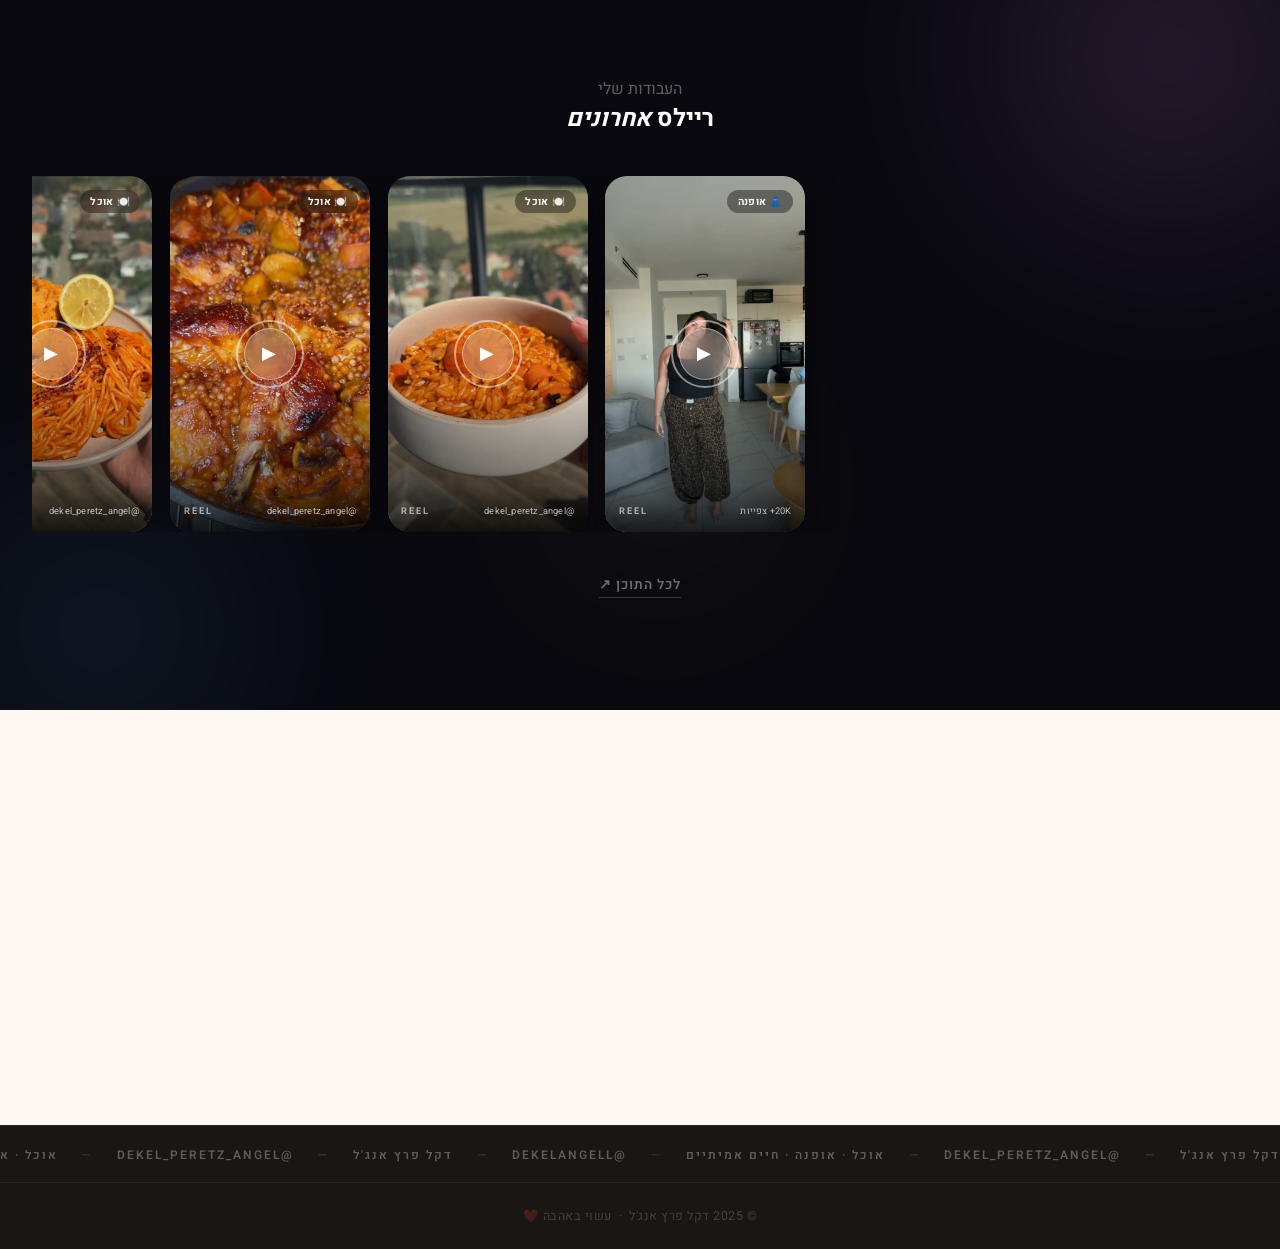
==== commit 5dbf373c: "Add Container Burgers logo to brands strip, drop since-2009 from Margoza description" ====
--- a/index.html
+++ b/index.html
@@ -8,7 +8,7 @@
   <link rel="preconnect" href="https://fonts.googleapis.com" />
   <link rel="preconnect" href="https://fonts.gstatic.com" crossorigin />
   <link href="https://fonts.googleapis.com/css2?family=Heebo:wght@300;400;500;600;700;800;900&family=Playfair+Display:ital,wght@0,600;0,700;1,400;1,600&display=swap" rel="stylesheet" />
-  <link rel="stylesheet" href="style.css?v=50" />
+  <link rel="stylesheet" href="style.css?v=51" />
 </head>
 <body>
 
@@ -118,6 +118,7 @@
       <div class="brand-card stagger-item"><img src="mexicani.PNG" alt="המקסיקני" /></div>
       <div class="brand-card stagger-item"><img src="berale.jpg" alt="ברלה" /></div>
       <div class="brand-card stagger-item"><img src="margoza.png" alt="מרגוזה" /></div>
+      <div class="brand-card stagger-item"><img src="container.png" alt="The Container Burgers" /></div>
     </div>
   </section>
 
@@ -215,7 +216,7 @@
         <div class="collab-logo collab-logo-video"><img src="margoza.png" alt="מרגוזה" /></div>
         <div class="collab-video-bottom">
           <h3 class="collab-name">מרגוזה</h3>
-          <p class="collab-desc">שיתוף פעולה טרי עם מרגוזה — since 2009</p>
+          <p class="collab-desc">שיתוף פעולה טרי עם מרגוזה</p>
           <span class="collab-type">שיתוף פעולה · לצפייה ▶</span>
         </div>
       </a>
